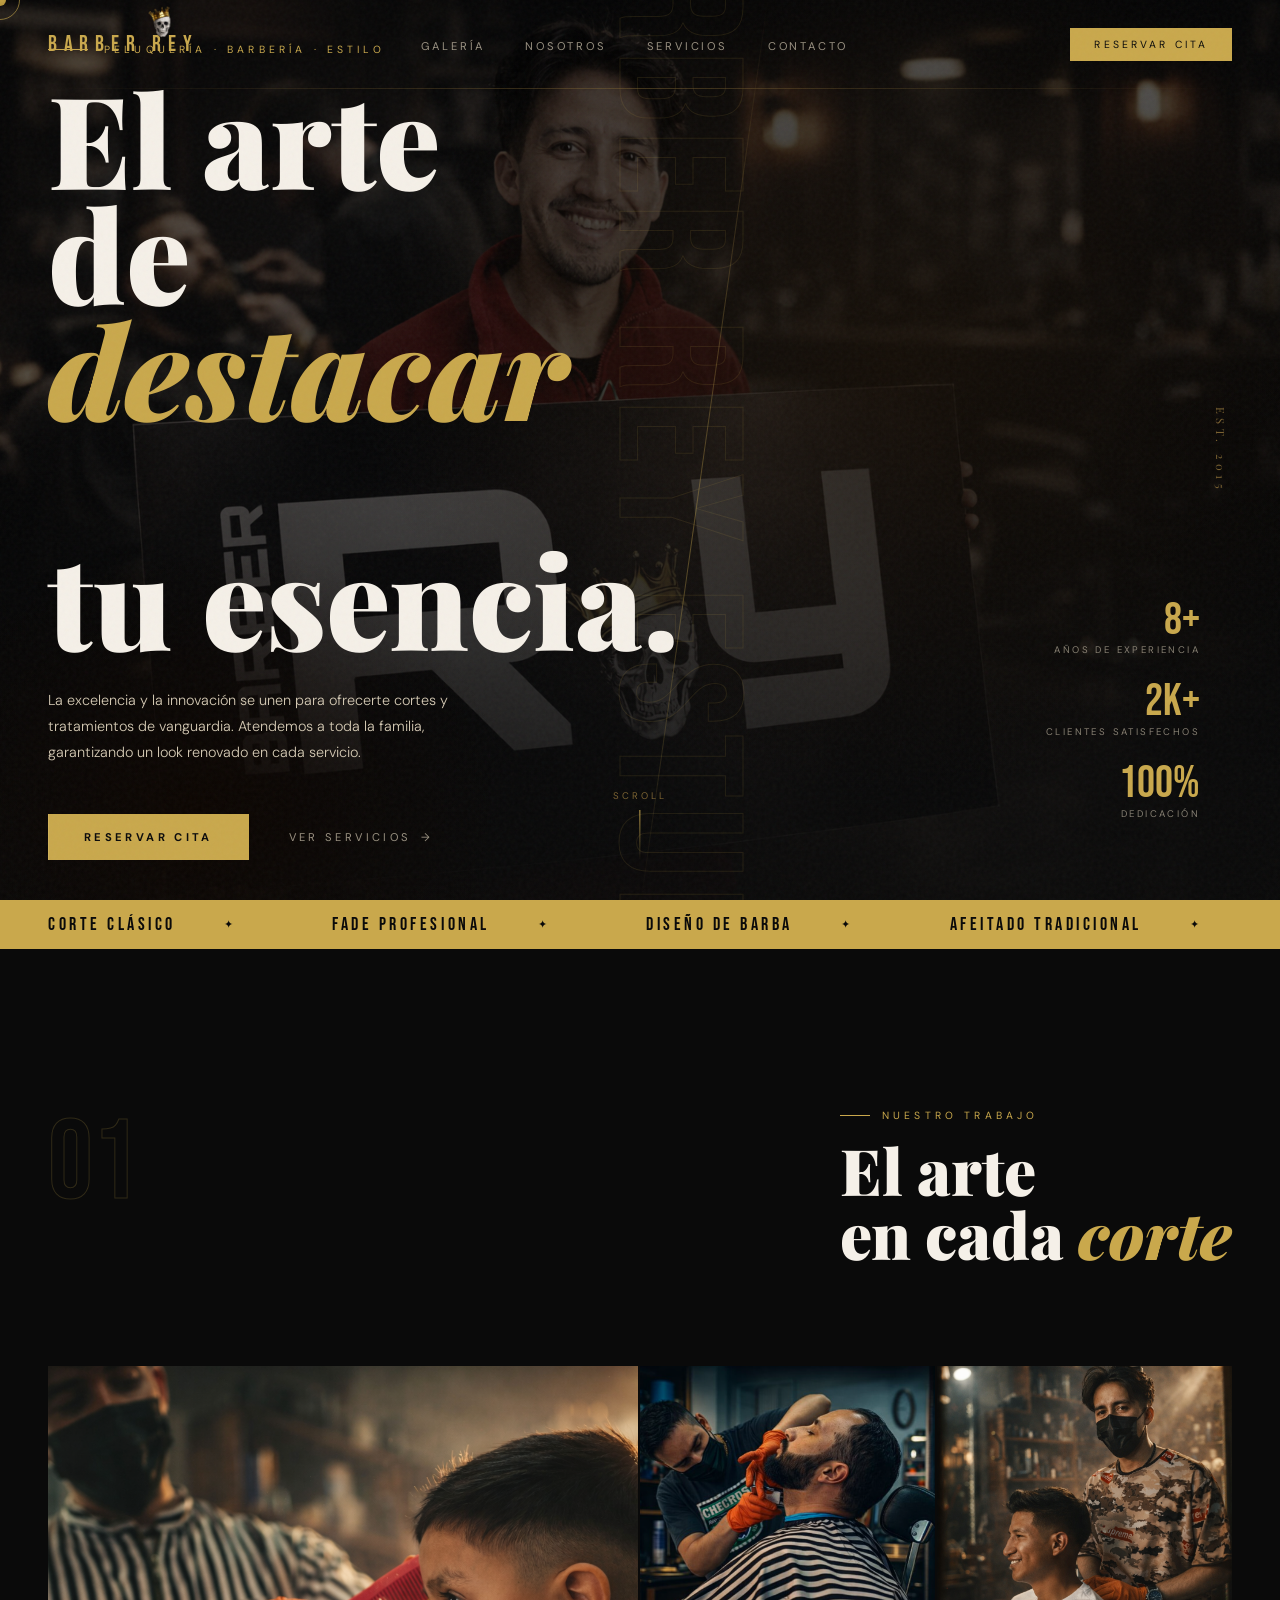
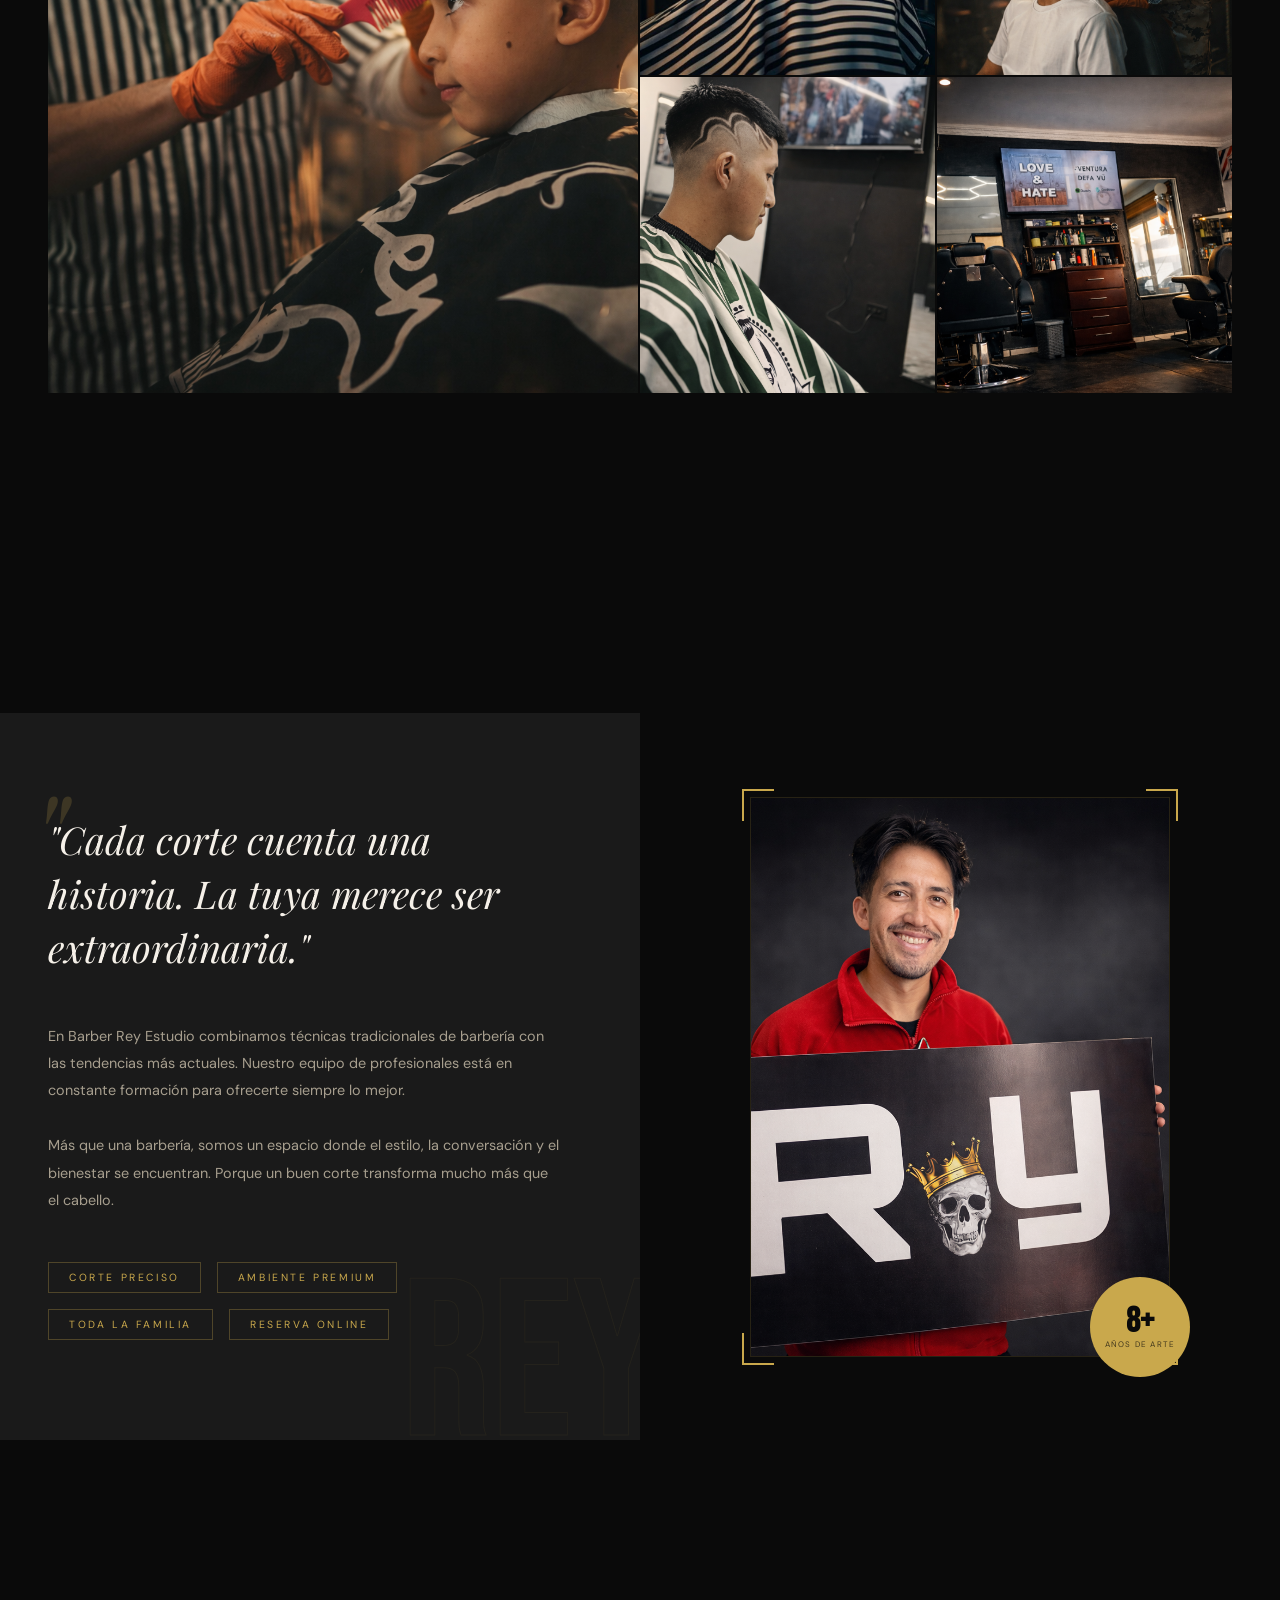
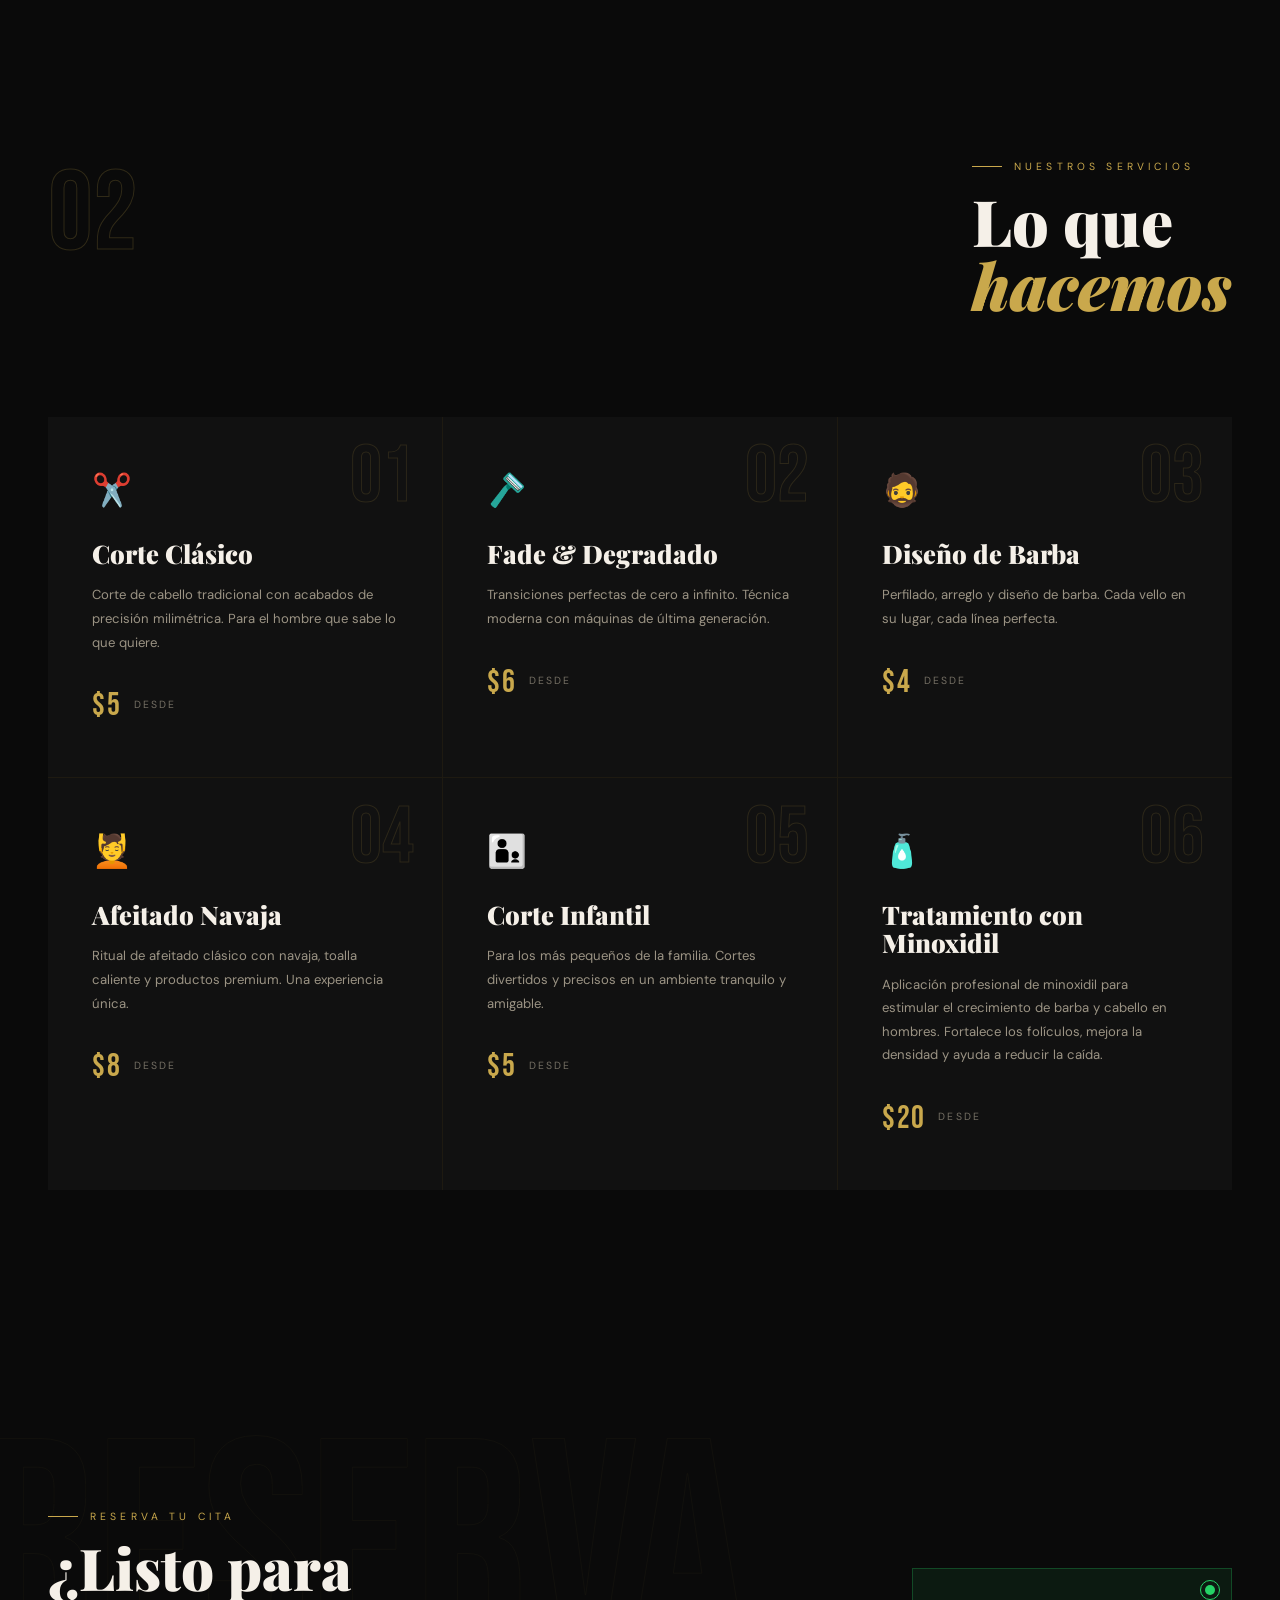
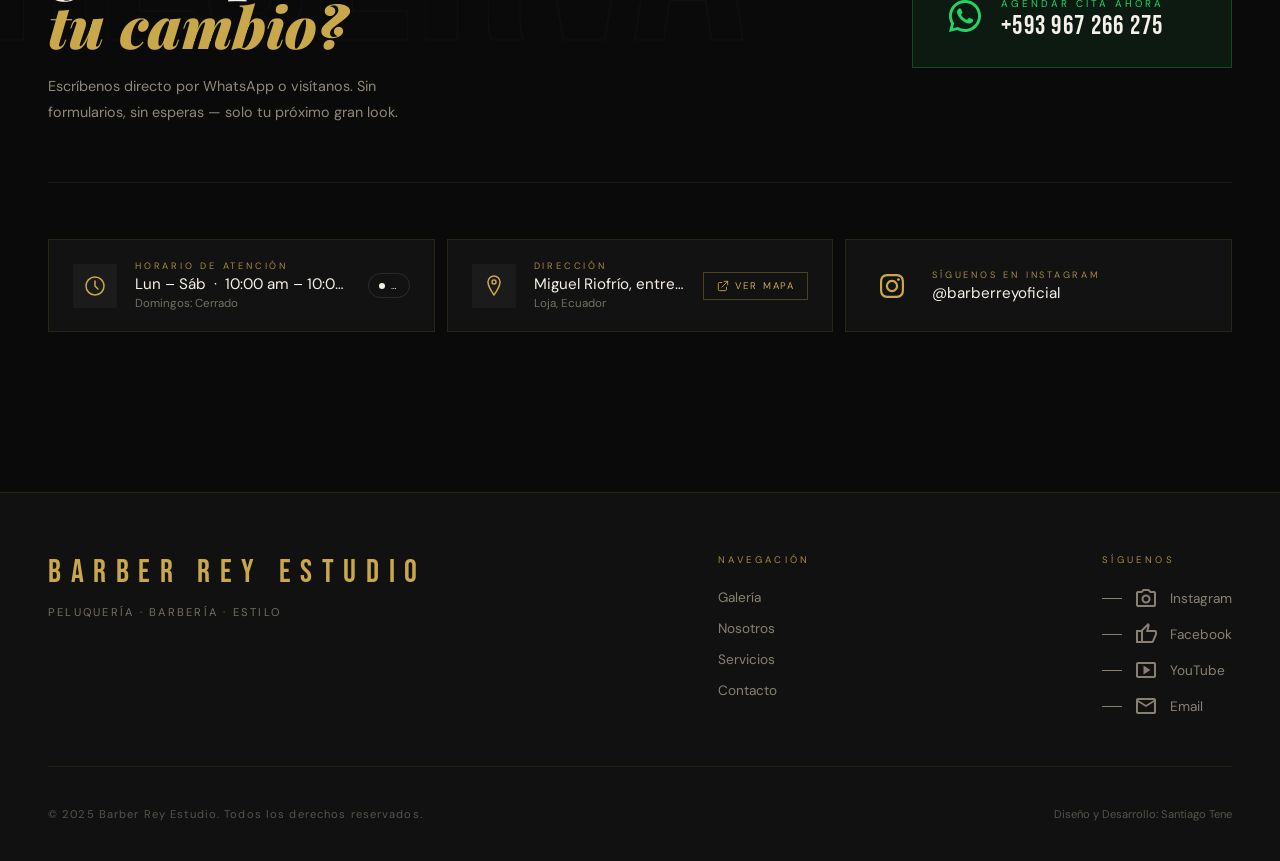
==== index.html @ 748df119 "Upload Project" ====
<!DOCTYPE html>
<html lang="es">

<head>
  <meta charset="UTF-8" />
  <meta name="viewport" content="width=device-width, initial-scale=1.0" />
  <title>Barber Rey Estudio</title>
  <link rel="preconnect" href="https://fonts.googleapis.com">
  <link rel="preconnect" href="https://fonts.gstatic.com" crossorigin>
  <link
    href="https://fonts.googleapis.com/css2?family=Playfair+Display:ital,wght@0,400;0,900;1,400;1,900&family=Bebas+Neue&family=DM+Sans:wght@300;400&display=swap"
    rel="stylesheet">
  <link rel="stylesheet" href="styles.css">
  <link href="https://fonts.googleapis.com/css2?family=Material+Symbols+Outlined" rel="stylesheet">
</head>

<body>

  <!-- Cursor -->
  <div class="cursor" id="cursor"></div>
  <div class="cursor-ring" id="cursorRing"></div>

  <!-- NAV -->
  <nav>
    <a href="#" class="nav-logo">
      Barber
      <span class="r-container">
        R
        <img src="/img/icon.png" alt="icon" class="r-icon">
      </span>ey
    </a>
    <ul class="nav-links">
      <li><a href="#galeria">Galería</a></li>
      <li><a href="#experiencia">Nosotros</a></li>
      <li><a href="#servicios">Servicios</a></li>
      <li><a href="#contacto">Contacto</a></li>
    </ul>
    <a href="#contacto" class="nav-cta">Reservar cita</a>
    <button class="hamburger" id="hamburger" aria-label="Menú">
      <span></span><span></span><span></span>
    </button>
  </nav>

  <!-- MOBILE MENU -->
  <div class="mobile-menu" id="mobileMenu">
    <a href="#galeria" class="mobile-link">Galería</a>
    <a href="#experiencia" class="mobile-link">Nosotros</a>
    <a href="#servicios" class="mobile-link">Servicios</a>
    <a href="#contacto" class="mobile-link">Contacto</a>
    <a href="#contacto" class="mobile-link mobile-menu-cta">Reservar cita</a>
  </div>

  <!-- HERO -->
  <section id="hero">
    <!-- Imagen de fondo del hero -->
    <img class="hero-img" src="img/hero1.png" alt="Barbería interior" loading="eager" />
    <div class="hero-overlay"></div>
    <div class="hero-slash"></div>
    <div class="hero-vertical-text">BARBER REY ESTUDIO</div>
    <div class="hero-year">EST. 2015</div>

    <div class="hero-content">
      <div class="hero-eyebrow">
        <span>Peluquería · Barbería · Estilo</span>
      </div>
      <h1 class="hero-title">
        El arte<br>
        de <em>destacar</em><br>
        tu esencia.
      </h1>
      <p class="hero-sub">
        La excelencia y la innovación se unen para ofrecerte cortes y tratamientos de vanguardia. Atendemos a toda la
        familia, garantizando un look renovado en cada servicio.
      </p>
      <div class="hero-actions">
        <a href="#contacto" class="btn-primary"><span>Reservar cita</span></a>
        <a href="#servicios" class="btn-ghost">Ver servicios</a>
      </div>
    </div>

    <div class="hero-stats">
      <div class="stat-item">
        <div class="stat-num">8+</div>
        <div class="stat-label">Años de experiencia</div>
      </div>
      <div class="stat-item">
        <div class="stat-num">2K+</div>
        <div class="stat-label">Clientes satisfechos</div>
      </div>
      <div class="stat-item">
        <div class="stat-num">100%</div>
        <div class="stat-label">Dedicación</div>
      </div>
    </div>

    <div class="scroll-line"><span>Scroll</span></div>
  </section>

  <!-- MARQUEE -->
  <div class="marquee-wrap">
    <div class="marquee-track">
      <div class="marquee-item">CORTE CLÁSICO</div>
      <div class="marquee-item">FADE PROFESIONAL</div>
      <div class="marquee-item">DISEÑO DE BARBA</div>
      <div class="marquee-item">AFEITADO TRADICIONAL</div>
      <div class="marquee-item">SERVICIO FAMILIAR</div>
      <div class="marquee-item">CORTE CLÁSICO</div>
      <div class="marquee-item">FADE PROFESIONAL</div>
      <div class="marquee-item">DISEÑO DE BARBA</div>
      <div class="marquee-item">AFEITADO TRADICIONAL</div>
      <div class="marquee-item">SERVICIO FAMILIAR</div>
    </div>
  </div>
  <!-- GALERIA -->
  <section id="galeria">
    <div class="section-header">
      <div class="section-num">01</div>
      <div class="section-title-block">
        <div class="section-label">Nuestro trabajo</div>
        <h2 class="section-title">El arte<br>en cada <em>corte</em></h2>
      </div>
    </div>

    <div class="gallery-grid">

      <!-- Grande izquierda -->
      <div class="gallery-item">
        <img src="img/Barber1.png" alt="Fade clásico" loading="lazy" />
        <div class="gallery-overlay">
          <div class="gallery-overlay-text">Fade Clásico</div>
        </div>
      </div>

      <!-- Derecha arriba -->
      <div class="gallery-item">
        <img src="img/Barber4.png" alt="Diseño de barba" loading="lazy" />
        <div class="gallery-overlay">
          <div class="gallery-overlay-text">Diseño de Barba</div>
        </div>
      </div>

      <!-- Derecha abajo -->
      <div class="gallery-item">
        <img src="img/Barber2.2.png" alt="Corte moderno" loading="lazy" />
        <div class="gallery-overlay">
          <div class="gallery-overlay-text">Undercut Moderno</div>
        </div>
      </div>

      <!-- Fila inferior izquierda -->
      <div class="gallery-item">
        <img src="img/barber3_1´.png" alt="Afeitado con navaja" loading="lazy" />
        <div class="gallery-overlay">
          <div class="gallery-overlay-text">Afeitado Navaja</div>
        </div>
      </div>

      <!-- Fila inferior derecha -->
      <div class="gallery-item">
        <img src="img/estudio1-1.png" alt="Interior de la barbería" loading="lazy" />
        <div class="gallery-overlay">
          <div class="gallery-overlay-text">Nuestro Estudio</div>
        </div>
      </div>

    </div>
  </section>

  <!-- EXPERIENCIA / ABOUT -->
  <section id="experiencia">
    <div class="exp-left">
      <blockquote class="exp-quote">
        "Cada corte cuenta una historia. La tuya merece ser extraordinaria."
      </blockquote>
      <p class="exp-body">
        En Barber Rey Estudio combinamos técnicas tradicionales de barbería con las tendencias más actuales. Nuestro
        equipo de profesionales está en constante formación para ofrecerte siempre lo mejor.<br><br>
        Más que una barbería, somos un espacio donde el estilo, la conversación y el bienestar se encuentran. Porque un
        buen corte transforma mucho más que el cabello.
      </p>
      <div class="badge-row">
        <div class="badge">Corte Preciso</div>
        <div class="badge">Ambiente Premium</div>
        <div class="badge">Toda la Familia</div>
        <div class="badge">Reserva Online</div>
      </div>
    </div>
    <div class="exp-right">
      <div class="exp-image-frame">
        <div class="frame-corner tl"></div>
        <div class="frame-corner tr"></div>
        <div class="frame-corner bl"></div>
        <div class="frame-corner br"></div>
        <!-- Foto del barbero / local -->
        <img class="exp-photo" src="img/Josu_perfil2.png" alt="Barbero profesional" loading="lazy" />
        <div class="years-badge">
          <strong>8+</strong>
          <small>años de arte</small>
        </div>
      </div>
    </div>
  </section>

  <!-- SERVICIOS -->
  <section id="servicios">
    <div class="section-header">
      <div class="section-num">02</div>
      <div class="section-title-block">
        <div class="section-label">Nuestros servicios</div>
        <h2 class="section-title">Lo que<br><em>hacemos</em></h2>
      </div>
    </div>

    <div class="services-grid">
      <div class="service-card">
        <div class="service-number">01</div>
        <span class="service-icon">✂️</span>
        <div class="service-name">Corte Clásico</div>
        <p class="service-desc">Corte de cabello tradicional con acabados de precisión milimétrica. Para el hombre que
          sabe lo que quiere.</p>
        <div class="service-price">$5 <span>desde</span></div>
        <div class="service-line"></div>
      </div>
      <div class="service-card">
        <div class="service-number">02</div>
        <span class="service-icon">🪒</span>
        <div class="service-name">Fade & Degradado</div>
        <p class="service-desc">Transiciones perfectas de cero a infinito. Técnica moderna con máquinas de última
          generación.</p>
        <div class="service-price">$6 <span>desde</span></div>
        <div class="service-line"></div>
      </div>
      <div class="service-card">
        <div class="service-number">03</div>
        <span class="service-icon">🧔</span>
        <div class="service-name">Diseño de Barba</div>
        <p class="service-desc">Perfilado, arreglo y diseño de barba. Cada vello en su lugar, cada línea perfecta.</p>
        <div class="service-price">$4 <span>desde</span></div>
        <div class="service-line"></div>
      </div>
      <div class="service-card">
        <div class="service-number">04</div>
        <span class="service-icon">💆</span>
        <div class="service-name">Afeitado Navaja</div>
        <p class="service-desc">Ritual de afeitado clásico con navaja, toalla caliente y productos premium. Una
          experiencia única.</p>
        <div class="service-price">$8 <span>desde</span></div>
        <div class="service-line"></div>
      </div>
      <div class="service-card">
        <div class="service-number">05</div>
        <span class="service-icon">👨‍👦</span>
        <div class="service-name">Corte Infantil</div>
        <p class="service-desc">Para los más pequeños de la familia. Cortes divertidos y precisos en un ambiente
          tranquilo y amigable.</p>
        <div class="service-price">$5 <span>desde</span></div>
        <div class="service-line"></div>
      </div>
      <div class="service-card">
        <div class="service-number">06</div>
        <span class="service-icon">🧴</span>
        <div class="service-name">Tratamiento con Minoxidil</div>
        <p class="service-desc">
          Aplicación profesional de minoxidil para estimular el crecimiento de barba y cabello en hombres.
          Fortalece los folículos, mejora la densidad y ayuda a reducir la caída.
        </p>
        <div class="service-price">$20 <span>desde</span></div>
        <div class="service-line"></div>
      </div>
    </div>
  </section>

  <!-- CONTACTO -->
  <section id="contacto">
    <div class="contact-hero">
      <div class="contact-hero__text">
        <div class="section-label">Reserva tu cita</div>
        <h2 class="contact-hero__title">¿Listo para<br><em>tu cambio?</em></h2>
        <p class="contact-hero__desc">Escríbenos directo por WhatsApp o visítanos. Sin formularios, sin esperas — solo
          tu próximo gran look.</p>
      </div>

      <!-- CTA WhatsApp grande -->
      <a class="wsp-cta"
        href="https://api.whatsapp.com/send?phone=593967266275&text=Hola%2C%20mi%20nombre%20es%20_____%20y%20quisiera%20agendar%20una%20cita%20en%20Barber%20Rey.%20%C2%BFMe%20podr%C3%ADan%20indicar%20la%20disponibilidad%2C%20por%20favor%3F"
        target="_blank" rel="noopener">
        <div class="wsp-cta__icon">
          <svg viewBox="0 0 24 24" fill="currentColor" width="32" height="32">
            <path
              d="M17.472 14.382c-.297-.149-1.758-.867-2.03-.967-.273-.099-.471-.148-.67.15-.197.297-.767.966-.94 1.164-.173.199-.347.223-.644.075-.297-.15-1.255-.463-2.39-1.475-.883-.788-1.48-1.761-1.653-2.059-.173-.297-.018-.458.13-.606.134-.133.298-.347.446-.52.149-.174.198-.298.298-.497.099-.198.05-.371-.025-.52-.075-.149-.669-1.612-.916-2.207-.242-.579-.487-.5-.669-.51-.173-.008-.371-.01-.57-.01-.198 0-.52.074-.792.372-.272.297-1.04 1.016-1.04 2.479 0 1.462 1.065 2.875 1.213 3.074.149.198 2.096 3.2 5.077 4.487.709.306 1.262.489 1.694.625.712.227 1.36.195 1.871.118.571-.085 1.758-.719 2.006-1.413.248-.694.248-1.289.173-1.413-.074-.124-.272-.198-.57-.347z" />
            <path
              d="M12 0C5.373 0 0 5.373 0 12c0 2.127.558 4.126 1.528 5.855L0 24l6.335-1.508A11.945 11.945 0 0012 24c6.627 0 12-5.373 12-12S18.627 0 12 0zm0 21.818a9.818 9.818 0 01-5.002-1.368l-.358-.213-3.722.885.916-3.619-.234-.371A9.818 9.818 0 1112 21.818z" />
          </svg>
        </div>
        <div class="wsp-cta__text">
          <span class="wsp-cta__label">Agendar cita ahora</span>
          <span class="wsp-cta__num">+593 967 266 275</span>
        </div>
        <div class="wsp-cta__ring"></div>
      </a>
    </div>

    <!-- Grid de info -->
    <div class="contact-info-grid">

      <!-- Horario -->
      <div class="contact-card contact-card--hours">
        <div class="contact-card__icon">
          <svg viewBox="0 0 24 24" fill="none" stroke="currentColor" stroke-width="1.5" width="24" height="24">
            <circle cx="12" cy="12" r="9" />
            <path stroke-linecap="round" d="M12 7v5l3 3" />
          </svg>
        </div>
        <div class="contact-card__body">
          <span class="contact-card__label">Horario de atención</span>
          <span class="contact-card__value">Lun – Sáb &nbsp;·&nbsp; 10:00 am – 10:00 pm</span>
          <span class="contact-card__sub">Domingos: Cerrado</span>
        </div>
        <div class="status-badge" id="statusBadge">
          <span class="status-dot" id="statusDot"></span>
          <span class="status-text" id="statusText">…</span>
        </div>
      </div>

      <!-- Dirección -->
      <div class="contact-card contact-card--address">
        <div class="contact-card__icon">
          <svg viewBox="0 0 24 24" fill="none" stroke="currentColor" stroke-width="1.5" width="24" height="24">
            <path stroke-linecap="round" stroke-linejoin="round"
              d="M12 2C8.686 2 6 4.686 6 8c0 4.5 6 13 6 13s6-8.5 6-13c0-3.314-2.686-6-6-6z" />
            <circle cx="12" cy="8" r="2" />
          </svg>
        </div>
        <div class="contact-card__body">
          <span class="contact-card__label">Dirección</span>
          <span class="contact-card__value">Miguel Riofrío, entre Lauro Guerrero y Ramón Pinto</span>
          <span class="contact-card__sub">Loja, Ecuador</span>
        </div>
        <a class="map-btn" href="https://maps.google.com/?q=Barber+Rey+Loja+Ecuador+Miguel+Riofrio" target="_blank"
          rel="noopener">
          <svg viewBox="0 0 24 24" fill="none" stroke="currentColor" stroke-width="1.5" width="14" height="14">
            <path stroke-linecap="round" stroke-linejoin="round"
              d="M10 6H6a2 2 0 00-2 2v10a2 2 0 002 2h10a2 2 0 002-2v-4M14 4h6m0 0v6m0-6L10 14" />
          </svg>
          Ver mapa
        </a>
      </div>

      <!-- Instagram -->
      <a class="contact-card contact-card--instagram" href="https://www.instagram.com/barberreyoficial" target="_blank"
        rel="noopener">
        <div class="contact-card__icon">
          <svg viewBox="0 0 24 24" fill="currentColor" width="24" height="24">
            <path
              d="M12 2.163c3.204 0 3.584.012 4.85.07 3.252.148 4.771 1.691 4.919 4.919.058 1.265.069 1.645.069 4.849 0 3.205-.012 3.584-.069 4.849-.149 3.225-1.664 4.771-4.919 4.919-1.266.058-1.644.07-4.85.07-3.204 0-3.584-.012-4.849-.07-3.26-.149-4.771-1.699-4.919-4.92-.058-1.265-.07-1.644-.07-4.849 0-3.204.013-3.583.07-4.849.149-3.227 1.664-4.771 4.919-4.919 1.266-.057 1.645-.069 4.849-.069zm0-2.163c-3.259 0-3.667.014-4.947.072-4.358.2-6.78 2.618-6.98 6.98-.059 1.281-.073 1.689-.073 4.948 0 3.259.014 3.668.072 4.948.2 4.358 2.618 6.78 6.98 6.98 1.281.058 1.689.072 4.948.072 3.259 0 3.668-.014 4.948-.072 4.354-.2 6.782-2.618 6.979-6.98.059-1.28.073-1.689.073-4.948 0-3.259-.014-3.667-.072-4.947-.196-4.354-2.617-6.78-6.979-6.98-1.281-.059-1.69-.073-4.949-.073zm0 5.838c-3.403 0-6.162 2.759-6.162 6.162s2.759 6.163 6.162 6.163 6.162-2.759 6.162-6.163c0-3.403-2.759-6.162-6.162-6.162zm0 10.162c-2.209 0-4-1.79-4-4 0-2.209 1.791-4 4-4s4 1.791 4 4c0 2.21-1.791 4-4 4zm6.406-11.845c-.796 0-1.441.645-1.441 1.44s.645 1.44 1.441 1.44c.795 0 1.439-.645 1.439-1.44s-.644-1.44-1.439-1.44z" />
          </svg>
        </div>
        <div class="contact-card__body">
          <span class="contact-card__label">Síguenos en Instagram</span>
          <span class="contact-card__value">@barberreyoficial</span>
        </div>
        <span class="contact-card__arrow">→</span>
      </a>

    </div>
  </section>

  <!-- FOOTER -->
  <footer>
    <div class="footer-top">
      <div class="footer-brand">
        <span class="footer-logo">Barber Rey Estudio</span>
        <span class="footer-tagline">Peluquería · Barbería · Estilo</span>
      </div>
      <div>
        <div class="footer-nav-title">Navegación</div>
        <ul class="footer-links">
          <li><a href="#galeria">Galería</a></li>
          <li><a href="#experiencia">Nosotros</a></li>
          <li><a href="#servicios">Servicios</a></li>
          <li><a href="#contacto">Contacto</a></li>
        </ul>
      </div>
      <div>
        <div class="footer-nav-title">Síguenos</div>
        <div class="footer-social">

          <a href="https://www.instagram.com/barberreyoficial/" class="social-link" target="_blank"
            rel="noopener noreferrer">
            <span class="material-symbols-outlined">photo_camera</span>
            Instagram
          </a>

          <a href="https://www.facebook.com/Barberreyoficial" class="social-link" target="_blank"
            rel="noopener noreferrer">
            <span class="material-symbols-outlined">thumb_up</span>
            Facebook
          </a>

          <a href="https://www.youtube.com/@josuebarberrey" class="social-link" target="_blank"
            rel="noopener noreferrer">
            <span class="material-symbols-outlined">smart_display</span>
            YouTube
          </a>

          <a href="mailto:josuebarberey@gmail.com" class="social-link">
            <span class="material-symbols-outlined">mail</span>
            Email
          </a>

        </div>
      </div>
    </div>
    <div class="footer-bottom">
      <span class="footer-copy">© 2025 Barber Rey Estudio. Todos los derechos reservados.</span>
      <span class="footer-made">Diseño y Desarrollo: Santiago Tene</span>
    </div>
  </footer>

  <script src="main.js"></script>
</body>

</html>
---- styles.css ----
/* =============================================
   BARBER REY ESTUDIO — Stylesheet
   ============================================= */

*, *::before, *::after { margin: 0; padding: 0; box-sizing: border-box; }

:root {
  --black: #0a0a0a;
  --carbon: #111111;
  --charcoal: #1a1a1a;
  --gold: #c9a84c;
  --gold-light: #e8c97a;
  --gold-muted: #7a6130;
  --white: #f5f0e8;
  --cream: #d6cbb5;
  --red: #8b1a1a;
}

html { scroll-behavior: smooth; }

body {
  background: var(--black);
  color: var(--white);
  font-family: 'DM Sans', sans-serif;
  overflow-x: hidden;
  cursor: none;
}

/* ===================== CUSTOM CURSOR ===================== */
.cursor {
  position: fixed;
  width: 12px; height: 12px;
  background: var(--gold);
  border-radius: 50%;
  pointer-events: none;
  z-index: 9999;
  transform: translate(-50%, -50%);
  transition: transform 0.1s, width 0.3s, height 0.3s, background 0.3s;
  mix-blend-mode: difference;
}
.cursor-ring {
  position: fixed;
  width: 40px; height: 40px;
  border: 1px solid var(--gold);
  border-radius: 50%;
  pointer-events: none;
  z-index: 9998;
  transform: translate(-50%, -50%);
  transition: all 0.15s ease;
  opacity: 0.6;
}
body:hover .cursor { opacity: 1; }

/* ===================== GRAIN OVERLAY ===================== */
body::before {
  content: '';
  position: fixed;
  inset: 0;
  background-image: url("data:image/svg+xml,%3Csvg viewBox='0 0 256 256' xmlns='http://www.w3.org/2000/svg'%3E%3Cfilter id='noise'%3E%3CfeTurbulence type='fractalNoise' baseFrequency='0.9' numOctaves='4' stitchTiles='stitch'/%3E%3C/filter%3E%3Crect width='100%25' height='100%25' filter='url(%23noise)' opacity='1'/%3E%3C/svg%3E");
  opacity: 0.04;
  pointer-events: none;
  z-index: 9990;
}

/* ===================== NAV ===================== */
nav {
  position: fixed;
  top: 0; left: 0; right: 0;
  z-index: 1000;
  display: flex;
  align-items: center;
  justify-content: space-between;
  padding: 28px 48px;
  mix-blend-mode: normal;
  transition: padding 0.3s, background 0.3s;
}
nav::after {
  content: '';
  position: absolute;
  bottom: 0; left: 48px; right: 48px;
  height: 1px;
  background: linear-gradient(90deg, transparent, var(--gold-muted), transparent);
  opacity: 0.5;
}

.nav-logo {
  font-family: 'Bebas Neue', sans-serif;
  font-size: 1.4rem;
  letter-spacing: 0.3em;
  color: var(--gold);
  text-decoration: none;
  position: relative;
}

/*===========================LOGO NAV CALA======================*/
.r-container {
  position: relative;
  display: inline-block;
}

.r-icon {
  position: absolute;
  width: 30px; /* ajusta según diseño */
  top: -30px;  /* sube el icono */
  left: 55%;
  transform: translateX(-50%);
  pointer-events: none;
}
/*=====================*/


.nav-links {
  display: flex;
  gap: 40px;
  list-style: none;
}
.nav-links a {
  font-size: 0.7rem;
  letter-spacing: 0.25em;
  text-transform: uppercase;
  color: var(--cream);
  text-decoration: none;
  position: relative;
  opacity: 0.7;
  transition: opacity 0.3s;
}
.nav-links a::after {
  content: '';
  position: absolute;
  bottom: -4px; left: 0;
  width: 0; height: 1px;
  background: var(--gold);
  transition: width 0.3s;
}
.nav-links a:hover { opacity: 1; }
.nav-links a:hover::after { width: 100%; }

.nav-cta {
  font-size: 0.65rem;
  letter-spacing: 0.3em;
  text-transform: uppercase;
  color: var(--black);
  background: var(--gold);
  padding: 10px 24px;
  text-decoration: none;
  transition: background 0.3s;
}
.nav-cta:hover { background: var(--gold-light); }

/* Hamburger oculto en desktop */
.hamburger { display: none; }
.mobile-menu { display: none; }

/* ===================== HERO ===================== */
#hero {
  position: relative;
  height: 100vh;
  min-height: 700px;
  display: flex;
  align-items: flex-end;
  padding: 0 48px 40px;
  overflow: hidden;
}

.hero-img {
  position: absolute;
  inset: 0;
  width: 100%;
  height: 100%;
  object-fit: cover;
  object-position: center;
  filter: brightness(0.35) saturate(0.6);
}

.hero-overlay {
  position: absolute;
  inset: 0;
  background:
    radial-gradient(ellipse 70% 80% at 70% 40%, rgba(26,17,8,0.7) 0%, transparent 60%),
    radial-gradient(ellipse 50% 60% at 15% 90%, rgba(13,5,0,0.8) 0%, transparent 50%),
    linear-gradient(to top, rgba(10,10,10,0.9) 0%, transparent 60%);
}

.hero-vertical-text {
  position: absolute;
  right: -30px;
  top: 50%;
  transform: translateY(-50%) rotate(90deg);
  font-family: 'Bebas Neue', sans-serif;
  font-size: 11rem;
  color: transparent;
  -webkit-text-stroke: 1px rgba(201,168,76,0.12);
  letter-spacing: 0.05em;
  white-space: nowrap;
  pointer-events: none;
  user-select: none;
}

.hero-slash {
  position: absolute;
  top: 0; left: 55%;
  width: 1px;
  height: 100%;
  background: linear-gradient(180deg, transparent 0%, var(--gold-muted) 30%, var(--gold) 60%, transparent 100%);
  transform: skewX(-8deg);
  opacity: 0.4;
}

.hero-year {
  position: absolute;
  top: 50%;
  right: 52px;
  transform: translateY(-50%);
  font-family: 'Playfair Display', serif;
  font-size: 0.7rem;
  letter-spacing: 0.4em;
  color: var(--gold-muted);
  writing-mode: vertical-rl;
}

.scroll-line {
  position: absolute;
  bottom: 40px;
  left: 50%;
  transform: translateX(-50%);
  display: flex;
  flex-direction: column;
  align-items: center;
  gap: 8px;
}
.scroll-line span {
  font-size: 0.6rem;
  letter-spacing: 0.3em;
  text-transform: uppercase;
  color: var(--gold-muted);
}
.scroll-line::after {
  content: '';
  width: 1px;
  height: 50px;
  background: linear-gradient(180deg, var(--gold) 0%, transparent 100%);
  animation: scrollPulse 2s infinite;
}
@keyframes scrollPulse {
  0%, 100% { opacity: 0.3; transform: scaleY(1); }
  50% { opacity: 1; transform: scaleY(1.2); }
}

.hero-content {
  position: relative;
  z-index: 2;
  max-width: 900px;
}

.hero-eyebrow {
  display: flex;
  align-items: center;
  gap: 16px;
  margin-bottom: 24px;
  opacity: 0;
  animation: fadeUp 1s 0.3s forwards;
}
.hero-eyebrow::before {
  content: '';
  width: 40px; height: 1px;
  background: var(--gold);
}
.hero-eyebrow span {
  font-size: 0.65rem;
  letter-spacing: 0.4em;
  text-transform: uppercase;
  color: var(--gold);
}

.hero-title {
  font-family: 'Playfair Display', serif;
  font-size: clamp(4rem, 10vw, 9rem);
  font-weight: 900;
  line-height: 0.9;
  color: var(--white);
  opacity: 0;
  animation: fadeUp 1s 0.5s forwards;
}
.hero-title em {
  font-style: italic;
  color: var(--gold);
  display: block;
}

.hero-sub {
  margin-top: 32px;
  max-width: 420px;
  font-size: 0.9rem;
  font-weight: 300;
  line-height: 1.8;
  color: var(--cream);
  opacity: 0;
  animation: fadeUp 1s 0.7s forwards;
}

.hero-actions {
  margin-top: 48px;
  display: flex;
  align-items: center;
  gap: 40px;
  opacity: 0;
  animation: fadeUp 1s 0.9s forwards;
}

.btn-primary {
  display: inline-flex;
  align-items: center;
  gap: 12px;
  background: var(--gold);
  color: var(--black);
  text-decoration: none;
  padding: 16px 36px;
  font-size: 0.7rem;
  font-weight: 700;
  letter-spacing: 0.3em;
  text-transform: uppercase;
  transition: all 0.3s;
  position: relative;
  overflow: hidden;
}
.btn-primary::before {
  content: '';
  position: absolute;
  inset: 0;
  background: var(--gold-light);
  transform: translateX(-100%);
  transition: transform 0.3s;
}
.btn-primary:hover::before { transform: translateX(0); }
.btn-primary span { position: relative; }

.btn-ghost {
  font-size: 0.7rem;
  letter-spacing: 0.3em;
  text-transform: uppercase;
  color: var(--cream);
  text-decoration: none;
  opacity: 0.7;
  transition: opacity 0.3s;
  display: flex;
  align-items: center;
  gap: 10px;
}
.btn-ghost::after {
  content: '→';
  transition: transform 0.3s;
}
.btn-ghost:hover { opacity: 1; }
.btn-ghost:hover::after { transform: translateX(6px); }

.hero-stats {
  position: absolute;
  bottom: 80px;
  right: 80px;
  display: flex;
  flex-direction: column;
  gap: 24px;
  opacity: 0;
  animation: fadeLeft 1s 1.1s forwards;
}
.stat-item { text-align: right; }
.stat-num {
  font-family: 'Bebas Neue', sans-serif;
  font-size: 2.8rem;
  color: var(--gold);
  line-height: 1;
}
.stat-label {
  font-size: 0.6rem;
  letter-spacing: 0.25em;
  text-transform: uppercase;
  color: var(--cream);
  opacity: 0.6;
}

@keyframes fadeUp {
  from { opacity: 0; transform: translateY(40px); }
  to { opacity: 1; transform: translateY(0); }
}
@keyframes fadeLeft {
  from { opacity: 0; transform: translateX(30px); }
  to { opacity: 1; transform: translateX(0); }
}

/* ===================== MARQUEE ===================== */
.marquee-wrap {
  overflow: hidden;
  background: var(--gold);
  padding: 14px 0;
  position: relative;
}
.marquee-track {
  display: flex;
  white-space: nowrap;
  animation: marquee 20s linear infinite;
}
.marquee-item {
  font-family: 'Bebas Neue', sans-serif;
  font-size: 1.1rem;
  letter-spacing: 0.2em;
  color: var(--black);
  padding: 0 48px;
  display: flex;
  align-items: center;
  gap: 48px;
}
.marquee-item::after {
  content: '✦';
  font-size: 0.7rem;
}
@keyframes marquee {
  from { transform: translateX(0); }
  to { transform: translateX(-50%); }
}

/* ===================== SERVICIOS ===================== */
#servicios {
  padding: 160px 48px;
  position: relative;
}

.section-header {
  display: flex;
  align-items: flex-start;
  justify-content: space-between;
  margin-bottom: 100px;
}

.section-num {
  font-family: 'Bebas Neue', sans-serif;
  font-size: 7rem;
  color: transparent;
  -webkit-text-stroke: 1px rgba(201,168,76,0.2);
  line-height: 1;
  user-select: none;
}

.section-label {
  font-size: 0.65rem;
  letter-spacing: 0.4em;
  text-transform: uppercase;
  color: var(--gold);
  display: flex;
  align-items: center;
  gap: 12px;
  margin-bottom: 16px;
}
.section-label::before {
  content: '';
  width: 30px; height: 1px;
  background: var(--gold);
}
.section-title {
  font-family: 'Playfair Display', serif;
  font-size: clamp(2.5rem, 5vw, 4.5rem);
  font-weight: 900;
  line-height: 1;
}
.section-title em {
  font-style: italic;
  color: var(--gold);
}

.services-grid {
  display: grid;
  grid-template-columns: repeat(3, 1fr);
  gap: 1px;
  background: rgba(201,168,76,0.1);
}

.service-card {
  background: var(--carbon);
  padding: 52px 44px;
  position: relative;
  overflow: hidden;
  transition: background 0.4s;
}
.service-card::before {
  content: '';
  position: absolute;
  top: 0; left: 0;
  width: 100%; height: 0;
  background: linear-gradient(180deg, rgba(201,168,76,0.06) 0%, transparent 100%);
  transition: height 0.4s;
}
.service-card:hover { background: #141410; }
.service-card:hover::before { height: 100%; }

.service-number {
  font-family: 'Bebas Neue', sans-serif;
  font-size: 5rem;
  color: transparent;
  -webkit-text-stroke: 1px rgba(201,168,76,0.15);
  position: absolute;
  top: 20px; right: 28px;
  line-height: 1;
}

.service-icon {
  font-size: 2rem;
  margin-bottom: 28px;
  display: block;
}

.service-name {
  font-family: 'Playfair Display', serif;
  font-size: 1.6rem;
  font-weight: 900;
  margin-bottom: 16px;
  line-height: 1.1;
}

.service-desc {
  font-size: 0.82rem;
  line-height: 1.8;
  color: var(--cream);
  opacity: 0.7;
  margin-bottom: 32px;
}

.service-price {
  font-family: 'Bebas Neue', sans-serif;
  font-size: 2rem;
  color: var(--gold);
  letter-spacing: 0.05em;
}
.service-price span {
  font-family: 'DM Sans', sans-serif;
  font-size: 0.65rem;
  letter-spacing: 0.2em;
  text-transform: uppercase;
  color: var(--cream);
  opacity: 0.5;
  vertical-align: middle;
  margin-left: 6px;
}

.service-line {
  position: absolute;
  bottom: 0; left: 44px;
  width: 0; height: 2px;
  background: var(--gold);
  transition: width 0.4s;
}
.service-card:hover .service-line { width: calc(100% - 88px); }

/* ===================== EXPERIENCIA / ABOUT ===================== */
#experiencia {
  padding: 160px 0;
  display: grid;
  grid-template-columns: 1fr 1fr;
  min-height: 700px;
  position: relative;
}

.exp-left {
  background: var(--charcoal);
  padding: 100px 80px 100px 48px;
  position: relative;
  overflow: hidden;
}
.exp-left::before {
  content: 'REY';
  position: absolute;
  bottom: -40px;
  right: -20px;
  font-family: 'Bebas Neue', sans-serif;
  font-size: 14rem;
  color: transparent;
  -webkit-text-stroke: 1px rgba(201,168,76,0.06);
  line-height: 1;
  pointer-events: none;
}

.exp-quote {
  font-family: 'Playfair Display', serif;
  font-size: clamp(1.6rem, 3vw, 2.8rem);
  font-style: italic;
  font-weight: 400;
  line-height: 1.4;
  color: var(--white);
  margin-bottom: 48px;
  position: relative;
}
.exp-quote::before {
  content: '"';
  font-size: 8rem;
  color: var(--gold);
  opacity: 0.2;
  position: absolute;
  top: -40px;
  left: -20px;
  line-height: 1;
  font-family: 'Playfair Display', serif;
}

.exp-body {
  font-size: 0.9rem;
  line-height: 1.9;
  color: var(--cream);
  opacity: 0.75;
  margin-bottom: 48px;
}

.badge-row {
  display: flex;
  gap: 16px;
  flex-wrap: wrap;
}
.badge {
  border: 1px solid rgba(201,168,76,0.3);
  padding: 8px 20px;
  font-size: 0.65rem;
  letter-spacing: 0.25em;
  text-transform: uppercase;
  color: var(--gold);
}

.exp-right {
  position: relative;
  background: var(--black);
  display: flex;
  align-items: center;
  justify-content: center;
  padding: 80px;
}

.exp-image-frame {
  width: 100%;
  max-width: 420px;
  aspect-ratio: 3/4;
  position: relative;
}
.exp-photo {
  position: absolute;
  inset: 0;
  width: 100%;
  height: 100%;
  object-fit: cover;
  object-position: center top;
  border: 1px solid rgba(201,168,76,0.15);
  display: block;
}

.frame-corner {
  position: absolute;
  width: 32px; height: 32px;
  border-color: var(--gold);
  border-style: solid;
}
.frame-corner.tl { top: -8px; left: -8px; border-width: 2px 0 0 2px; }
.frame-corner.tr { top: -8px; right: -8px; border-width: 2px 2px 0 0; }
.frame-corner.bl { bottom: -8px; left: -8px; border-width: 0 0 2px 2px; }
.frame-corner.br { bottom: -8px; right: -8px; border-width: 0 2px 2px 0; }

/* exp image inner removed — using real photo */

.years-badge {
  position: absolute;
  bottom: -20px;
  right: -20px;
  width: 100px;
  height: 100px;
  background: var(--gold);
  border-radius: 50%;
  display: flex;
  flex-direction: column;
  align-items: center;
  justify-content: center;
}
.years-badge strong {
  font-family: 'Bebas Neue', sans-serif;
  font-size: 2.2rem;
  color: var(--black);
  line-height: 1;
}
.years-badge small {
  font-size: 0.5rem;
  letter-spacing: 0.15em;
  text-transform: uppercase;
  color: var(--black);
  opacity: 0.7;
  text-align: center;
}

/* ===================== GALERIA ===================== */
#galeria {
  padding: 160px 48px;
  position: relative;
}

.gallery-grid {
  display: grid;
  grid-template-columns: 2fr 1fr 1fr;
  grid-template-rows: auto auto;
  gap: 2px;
  margin-top: 80px;
}

.gallery-item {
  overflow: hidden;
  position: relative;
}
.gallery-item:first-child { grid-row: 1 / 3; }

.gallery-item img {
  width: 100%;
  height: 100%;
  object-fit: cover;
  object-position: center;
  display: block;
  transition: transform 0.55s cubic-bezier(0.25, 0.46, 0.45, 0.94);
  min-height: 260px;
}
.gallery-item:first-child img { min-height: 500px; }
.gallery-item:hover img { transform: scale(1.06); }

.gallery-overlay {
  position: absolute;
  inset: 0;
  background: linear-gradient(to top, rgba(0,0,0,0.8) 0%, transparent 60%);
  opacity: 0;
  transition: opacity 0.3s;
  display: flex;
  align-items: flex-end;
  padding: 28px;
}
.gallery-item:hover .gallery-overlay { opacity: 1; }
.gallery-overlay-text {
  font-family: 'Playfair Display', serif;
  font-style: italic;
  font-size: 1.1rem;
  color: var(--gold);
}

/* ===================== CONTACTO ===================== */
#contacto {
  padding: 160px 48px;
  position: relative;
  overflow: hidden;
}
#contacto::before {
  content: 'RESERVA';
  position: absolute;
  top: 60px;
  left: -20px;
  font-family: 'Bebas Neue', sans-serif;
  font-size: 18rem;
  color: transparent;
  -webkit-text-stroke: 1px rgba(201,168,76,0.04);
  pointer-events: none;
  line-height: 1;
}

/* Hero de contacto — texto + botón WhatsApp grande */
.contact-hero {
  display: flex;
  align-items: center;
  justify-content: space-between;
  gap: 60px;
  margin-bottom: 56px;
  position: relative;
  z-index: 1;
  padding-bottom: 56px;
  border-bottom: 1px solid rgba(201,168,76,0.1);
}

.contact-hero__text { flex: 1; }
.contact-hero__title {
  font-family: 'Playfair Display', serif;
  font-size: clamp(2.4rem, 4.5vw, 4rem);
  font-weight: 900;
  line-height: 1;
  margin: 12px 0 20px;
}
.contact-hero__title em { font-style: italic; color: var(--gold); }
.contact-hero__desc {
  font-size: 0.9rem;
  line-height: 1.8;
  color: var(--cream);
  opacity: 0.65;
  max-width: 400px;
}

/* Big WhatsApp CTA button */
.wsp-cta {
  flex-shrink: 0;
  display: flex;
  align-items: center;
  gap: 20px;
  background: rgba(37,211,102,0.08);
  border: 1px solid rgba(37,211,102,0.25);
  padding: 28px 36px;
  text-decoration: none;
  color: var(--white);
  position: relative;
  overflow: hidden;
  transition: background 0.3s, border-color 0.3s, transform 0.25s;
  min-width: 320px;
}
.wsp-cta::before {
  content: '';
  position: absolute;
  inset: 0;
  background: rgba(37,211,102,0.06);
  transform: translateX(-100%);
  transition: transform 0.4s;
}
.wsp-cta:hover {
  background: rgba(37,211,102,0.14);
  border-color: rgba(37,211,102,0.45);
  transform: translateY(-2px);
}
.wsp-cta:hover::before { transform: translateX(0); }

.wsp-cta__icon {
  flex-shrink: 0;
  color: #25d366;
  position: relative;
  z-index: 1;
}
.wsp-cta__text {
  display: flex;
  flex-direction: column;
  gap: 4px;
  position: relative;
  z-index: 1;
}
.wsp-cta__label {
  font-size: 0.62rem;
  letter-spacing: 0.3em;
  text-transform: uppercase;
  color: #25d366;
}
.wsp-cta__num {
  font-family: 'Bebas Neue', sans-serif;
  font-size: 1.6rem;
  letter-spacing: 0.05em;
  line-height: 1;
  color: var(--white);
}

/* Pulsing ring on wsp CTA */
.wsp-cta__ring {
  position: absolute;
  top: 16px; right: 16px;
  width: 10px; height: 10px;
  background: #25d366;
  border-radius: 50%;
}
.wsp-cta__ring::after {
  content: '';
  position: absolute;
  inset: -5px;
  border-radius: 50%;
  border: 1.5px solid #25d366;
  animation: wsp-ring 1.8s ease-out infinite;
}

/* Info grid — 3 tarjetas en fila */
.contact-info-grid {
  display: grid;
  grid-template-columns: 1fr 1fr 1fr;
  gap: 12px;
  position: relative;
  z-index: 1;
}

/* ---- Contact Cards ---- */
.contact-cards {
  display: flex;
  flex-direction: column;
  gap: 12px;
}

.contact-card {
  display: flex;
  align-items: center;
  gap: 18px;
  padding: 20px 24px;
  background: rgba(255,255,255,0.03);
  border: 1px solid rgba(201,168,76,0.12);
  text-decoration: none;
  color: var(--white);
  position: relative;
  overflow: hidden;
  transition: background 0.3s, border-color 0.3s, transform 0.2s;
}
.contact-card::before {
  content: '';
  position: absolute;
  left: 0; top: 0; bottom: 0;
  width: 2px;
  background: var(--gold);
  transform: scaleY(0);
  transition: transform 0.3s;
  transform-origin: bottom;
}
.contact-card:hover {
  background: rgba(201,168,76,0.06);
  border-color: rgba(201,168,76,0.3);
  transform: translateX(4px);
}
.contact-card:hover::before { transform: scaleY(1); }

/* WhatsApp */
.contact-card--whatsapp {
  background: rgba(37,211,102,0.06);
  border-color: rgba(37,211,102,0.2);
}
.contact-card--whatsapp::before { background: #25d366; }
.contact-card--whatsapp .contact-card__icon { color: #25d366; }
.contact-card--whatsapp:hover {
  background: rgba(37,211,102,0.1);
  border-color: rgba(37,211,102,0.4);
}

/* Instagram */
.contact-card--instagram .contact-card__icon {
  background: linear-gradient(45deg, #f09433, #e6683c, #dc2743, #cc2366, #bc1888);
  -webkit-background-clip: text;
  -webkit-text-fill-color: transparent;
  background-clip: text;
}
.contact-card--instagram::before {
  background: linear-gradient(180deg, #f09433, #bc1888);
}

/* Icon wrapper */
.contact-card__icon {
  flex-shrink: 0;
  width: 44px; height: 44px;
  display: flex;
  align-items: center;
  justify-content: center;
  background: rgba(255,255,255,0.04);
  border-radius: 2px;
  color: var(--gold);
  transition: background 0.3s;
}
.contact-card:hover .contact-card__icon {
  background: rgba(255,255,255,0.08);
}

/* Body */
.contact-card__body {
  flex: 1;
  display: flex;
  flex-direction: column;
  gap: 2px;
  min-width: 0;
}
.contact-card__label {
  font-size: 0.58rem;
  letter-spacing: 0.3em;
  text-transform: uppercase;
  color: var(--gold);
  opacity: 0.8;
}
.contact-card__value {
  font-size: 0.95rem;
  color: var(--white);
  font-weight: 400;
  white-space: nowrap;
  overflow: hidden;
  text-overflow: ellipsis;
}
.contact-card__sub {
  font-size: 0.72rem;
  color: var(--cream);
  opacity: 0.5;
}

/* Arrow */
.contact-card__arrow {
  flex-shrink: 0;
  color: var(--gold);
  opacity: 0;
  transform: translateX(-8px);
  transition: opacity 0.3s, transform 0.3s;
  font-size: 1.1rem;
}
.contact-card:hover .contact-card__arrow {
  opacity: 1;
  transform: translateX(0);
}

/* WhatsApp pulse ring */
.wsp-pulse {
  position: absolute;
  right: 16px; top: 50%;
  transform: translateY(-50%);
  width: 8px; height: 8px;
  background: #25d366;
  border-radius: 50%;
}
.wsp-pulse::after {
  content: '';
  position: absolute;
  inset: -4px;
  border-radius: 50%;
  border: 1.5px solid #25d366;
  animation: wsp-ring 1.8s ease-out infinite;
}
@keyframes wsp-ring {
  0%   { opacity: 1; transform: scale(1); }
  100% { opacity: 0; transform: scale(2.4); }
}

/* Status badge (open/closed) */
.status-badge {
  flex-shrink: 0;
  display: flex;
  align-items: center;
  gap: 6px;
  padding: 5px 10px;
  border-radius: 20px;
  font-size: 0.6rem;
  letter-spacing: 0.15em;
  text-transform: uppercase;
  border: 1px solid rgba(255,255,255,0.1);
  white-space: nowrap;
}
.status-badge.open {
  background: rgba(34,197,94,0.1);
  border-color: rgba(34,197,94,0.3);
  color: #4ade80;
}
.status-badge.closed {
  background: rgba(239,68,68,0.08);
  border-color: rgba(239,68,68,0.25);
  color: #f87171;
}
.status-dot {
  width: 6px; height: 6px;
  border-radius: 50%;
  background: currentColor;
}
.status-badge.open .status-dot {
  animation: blink 2s ease-in-out infinite;
}
@keyframes blink {
  0%, 100% { opacity: 1; }
  50% { opacity: 0.3; }
}

/* Map button */
.map-btn {
  flex-shrink: 0;
  display: inline-flex;
  align-items: center;
  gap: 5px;
  padding: 6px 12px;
  border: 1px solid rgba(201,168,76,0.3);
  color: var(--gold);
  font-size: 0.6rem;
  letter-spacing: 0.2em;
  text-transform: uppercase;
  text-decoration: none;
  transition: background 0.2s, border-color 0.2s;
}
.map-btn:hover {
  background: var(--gold);
  border-color: var(--gold);
  color: var(--black);
}

/* form removed — contact via WhatsApp */

/* ===================== FOOTER ===================== */
footer {
  background: var(--carbon);
  padding: 60px 48px 40px;
  border-top: 1px solid rgba(201,168,76,0.15);
}
.footer-top {
  display: flex;
  align-items: flex-start;
  justify-content: space-between;
  padding-bottom: 48px;
  border-bottom: 1px solid rgba(201,168,76,0.1);
  margin-bottom: 40px;
}
.footer-logo {
  font-family: 'Bebas Neue', sans-serif;
  font-size: 2rem;
  letter-spacing: 0.3em;
  color: var(--gold);
  display: block;
  margin-bottom: 8px;
}
.footer-tagline {
  font-size: 0.7rem;
  letter-spacing: 0.2em;
  text-transform: uppercase;
  color: var(--cream);
  opacity: 0.5;
}

.footer-nav-title {
  font-size: 0.6rem;
  letter-spacing: 0.35em;
  text-transform: uppercase;
  color: var(--gold);
  margin-bottom: 20px;
  opacity: 0.8;
}
.footer-links {
  list-style: none;
  display: flex;
  flex-direction: column;
  gap: 10px;
}
.footer-links a {
  font-size: 0.85rem;
  color: var(--cream);
  text-decoration: none;
  opacity: 0.6;
  transition: opacity 0.3s, color 0.3s;
}
.footer-links a:hover { opacity: 1; color: var(--gold); }

.footer-social {
  display: flex;
  flex-direction: column;
  gap: 12px;
}
.social-link {
  display: flex;
  align-items: center;
  gap: 12px;
  text-decoration: none;
  color: var(--cream);
  opacity: 0.6;
  transition: opacity 0.3s;
  font-size: 0.85rem;
}
.social-link:hover { opacity: 1; color: var(--gold); }
.social-link::before {
  content: '';
  width: 20px; height: 1px;
  background: currentColor;
  transition: width 0.3s;
}
.social-link:hover::before { width: 36px; }

.footer-bottom {
  display: flex;
  align-items: center;
  justify-content: space-between;
}
.footer-copy {
  font-size: 0.7rem;
  color: var(--cream);
  opacity: 0.35;
  letter-spacing: 0.1em;
}
.footer-made {
  font-size: 0.7rem;
  color: var(--cream);
  opacity: 0.35;
}

/* ===================== RESPONSIVE ===================== */

/* --- Tablet: 1024px --- */
@media (max-width: 1024px) {
  .services-grid { grid-template-columns: 1fr 1fr; }
  #experiencia { grid-template-columns: 1fr; }
  .exp-right { display: none; }
  .contact-info-grid { grid-template-columns: 1fr 1fr; }
  .contact-hero { gap: 40px; }
  .wsp-cta { min-width: 280px; }
  .gallery-grid {
    grid-template-columns: 1fr 1fr;
    grid-template-rows: auto;
  }
  .gallery-item:first-child { grid-row: auto; }
  .hero-vertical-text { font-size: 7rem; }
}

/* --- Mobile: 768px --- */
@media (max-width: 768px) {

  /* NAV */
  nav { padding: 18px 20px; }
  .nav-links { display: none; }
  .nav-cta { padding: 8px 16px; font-size: 0.6rem; }

  /* Menú hamburguesa */
  .hamburger {
    display: flex;
    flex-direction: column;
    gap: 5px;
    cursor: none;
    background: none;
    border: none;
    padding: 4px;
  }
  .hamburger span {
    display: block;
    width: 24px;
    height: 1.5px;
    background: var(--gold);
    transition: all 0.3s;
  }
  .hamburger.open span:nth-child(1) { transform: translateY(6.5px) rotate(45deg); }
  .hamburger.open span:nth-child(2) { opacity: 0; }
  .hamburger.open span:nth-child(3) { transform: translateY(-6.5px) rotate(-45deg); }

  /* Mobile menu overlay */
  .mobile-menu {
    display: flex;
    position: fixed;
    inset: 0;
    background: rgba(10,10,10,0.98);
    z-index: 999;
    flex-direction: column;
    align-items: center;
    justify-content: center;
    gap: 40px;
    transform: translateX(100%);
    transition: transform 0.4s cubic-bezier(0.77, 0, 0.175, 1);
  }
  .mobile-menu.open { transform: translateX(0); }
  .mobile-menu a {
    font-family: 'Playfair Display', serif;
    font-size: 2.4rem;
    font-weight: 900;
    font-style: italic;
    color: var(--white);
    text-decoration: none;
    transition: color 0.3s;
  }
  .mobile-menu a:hover { color: var(--gold); }
  .mobile-menu-cta {
    margin-top: 16px;
    background: var(--gold) !important;
    color: var(--black) !important;
    font-family: 'DM Sans', sans-serif !important;
    font-size: 0.7rem !important;
    font-style: normal !important;
    letter-spacing: 0.3em;
    text-transform: uppercase;
    padding: 14px 32px !important;
  }

  /* HERO */
  #hero {
    padding: 0 20px 100px;
    align-items: center;
    text-align: center;
  }
  .hero-vertical-text { display: none; }
  .hero-slash { display: none; }
  .hero-year { display: none; }
  .hero-stats { display: none; }
  .scroll-line { display: none; }
  .hero-eyebrow { justify-content: center; }
  .hero-title { font-size: clamp(3rem, 14vw, 5rem); }
  .hero-sub { margin: 24px auto 0; text-align: left; }
  .hero-actions {
    justify-content: center;
    flex-direction: column;
    gap: 20px;
  }
  .btn-primary { width: 100%; justify-content: center; }
  .btn-ghost { justify-content: center; }

  /* MARQUEE */
  .marquee-item { font-size: 0.9rem; padding: 0 28px; gap: 28px; }

  /* SECTIONS */
  #servicios, #galeria, #contacto { padding: 80px 20px; }
  #experiencia { padding: 80px 0; }

  .section-header { flex-direction: column; gap: 16px; margin-bottom: 60px; }
  .section-num { font-size: 4rem; }

  /* SERVICES */
  .services-grid { grid-template-columns: 1fr; }
  .service-card { padding: 40px 28px; }
  .service-number { font-size: 4rem; }

  /* EXPERIENCE */
  .exp-left { padding: 60px 20px; }
  .exp-left::before { font-size: 8rem; }
  .exp-quote::before { font-size: 5rem; top: -24px; left: -8px; }

  /* GALLERY */
  .gallery-grid { grid-template-columns: 1fr; }
  .gallery-item:first-child { grid-row: auto; }
  .gallery-item img { min-height: 220px; }
  .gallery-item:first-child img { min-height: 220px; }

  /* CONTACT */
  #contacto::before { font-size: 10rem; top: 20px; }
  .contact-hero { flex-direction: column; gap: 32px; padding-bottom: 40px; }
  .contact-hero__desc { max-width: 100%; }
  .wsp-cta { min-width: 0; width: 100%; padding: 22px 24px; }
  .wsp-cta__num { font-size: 1.3rem; }
  .contact-info-grid { grid-template-columns: 1fr; }
  .contact-card { padding: 16px 18px; gap: 14px; }
  .contact-card__value { font-size: 0.85rem; white-space: normal; }
  .contact-card__icon { width: 38px; height: 38px; }
  .status-badge { padding: 4px 8px; font-size: 0.55rem; }
  .map-btn { padding: 5px 10px; font-size: 0.55rem; }

  /* FORM */
  .form-row { grid-template-columns: 1fr; }

  /* FOOTER */
  footer { padding: 40px 20px 24px; }
  .footer-top { flex-direction: column; gap: 36px; }
  .footer-bottom { flex-direction: column; gap: 8px; text-align: center; }
}

/* --- Small Mobile: 420px --- */
@media (max-width: 420px) {
  nav { padding: 16px; }
  .nav-logo { font-size: 1.1rem; }
  #hero { padding: 0 16px 80px; }
  .hero-title { font-size: clamp(2.6rem, 16vw, 4rem); line-height: 0.95; }
  .hero-actions { gap: 16px; }
  #servicios, #galeria, #contacto { padding: 60px 16px; }
  .service-card { padding: 32px 20px; }
  .service-name { font-size: 1.3rem; }
  .exp-left { padding: 48px 16px; }
  .badge-row { gap: 10px; }
  .badge { padding: 6px 14px; font-size: 0.58rem; }
  .contact-info-item { gap: 14px; }
  footer { padding: 32px 16px 20px; }
}
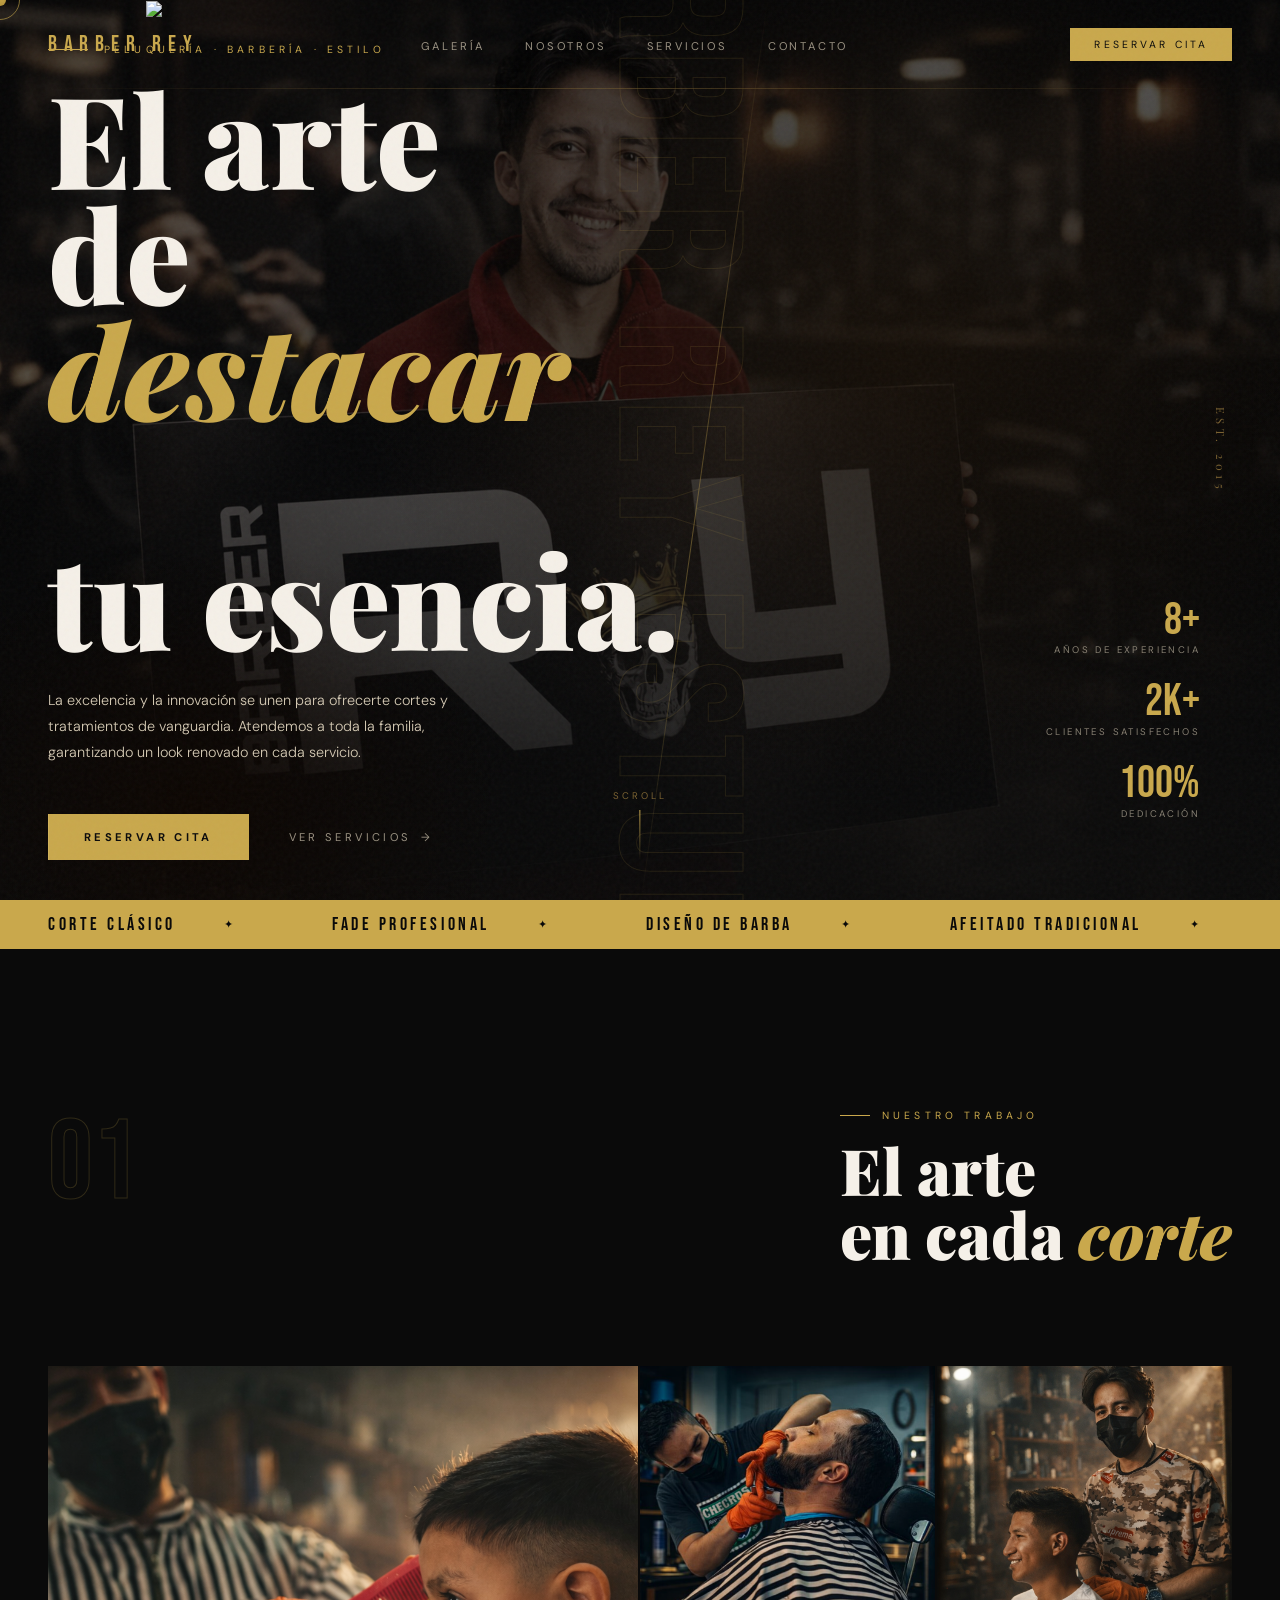
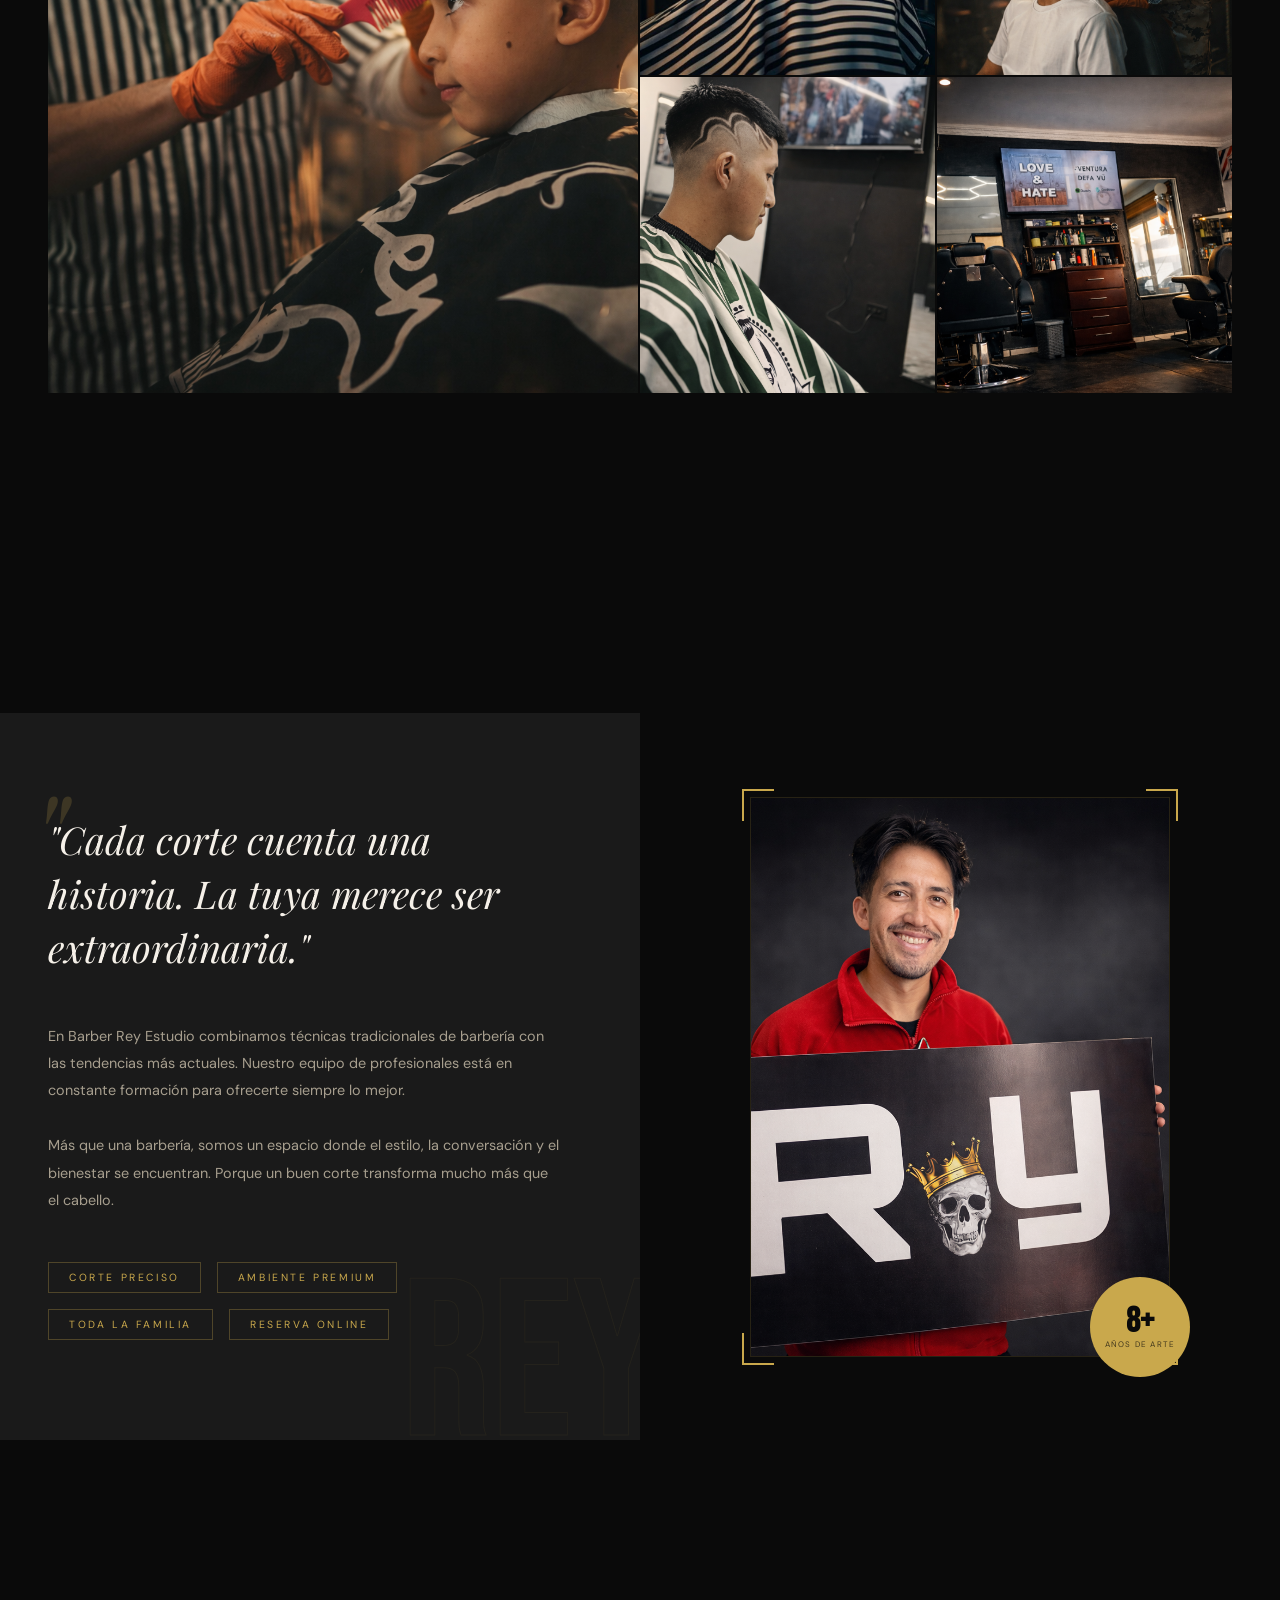
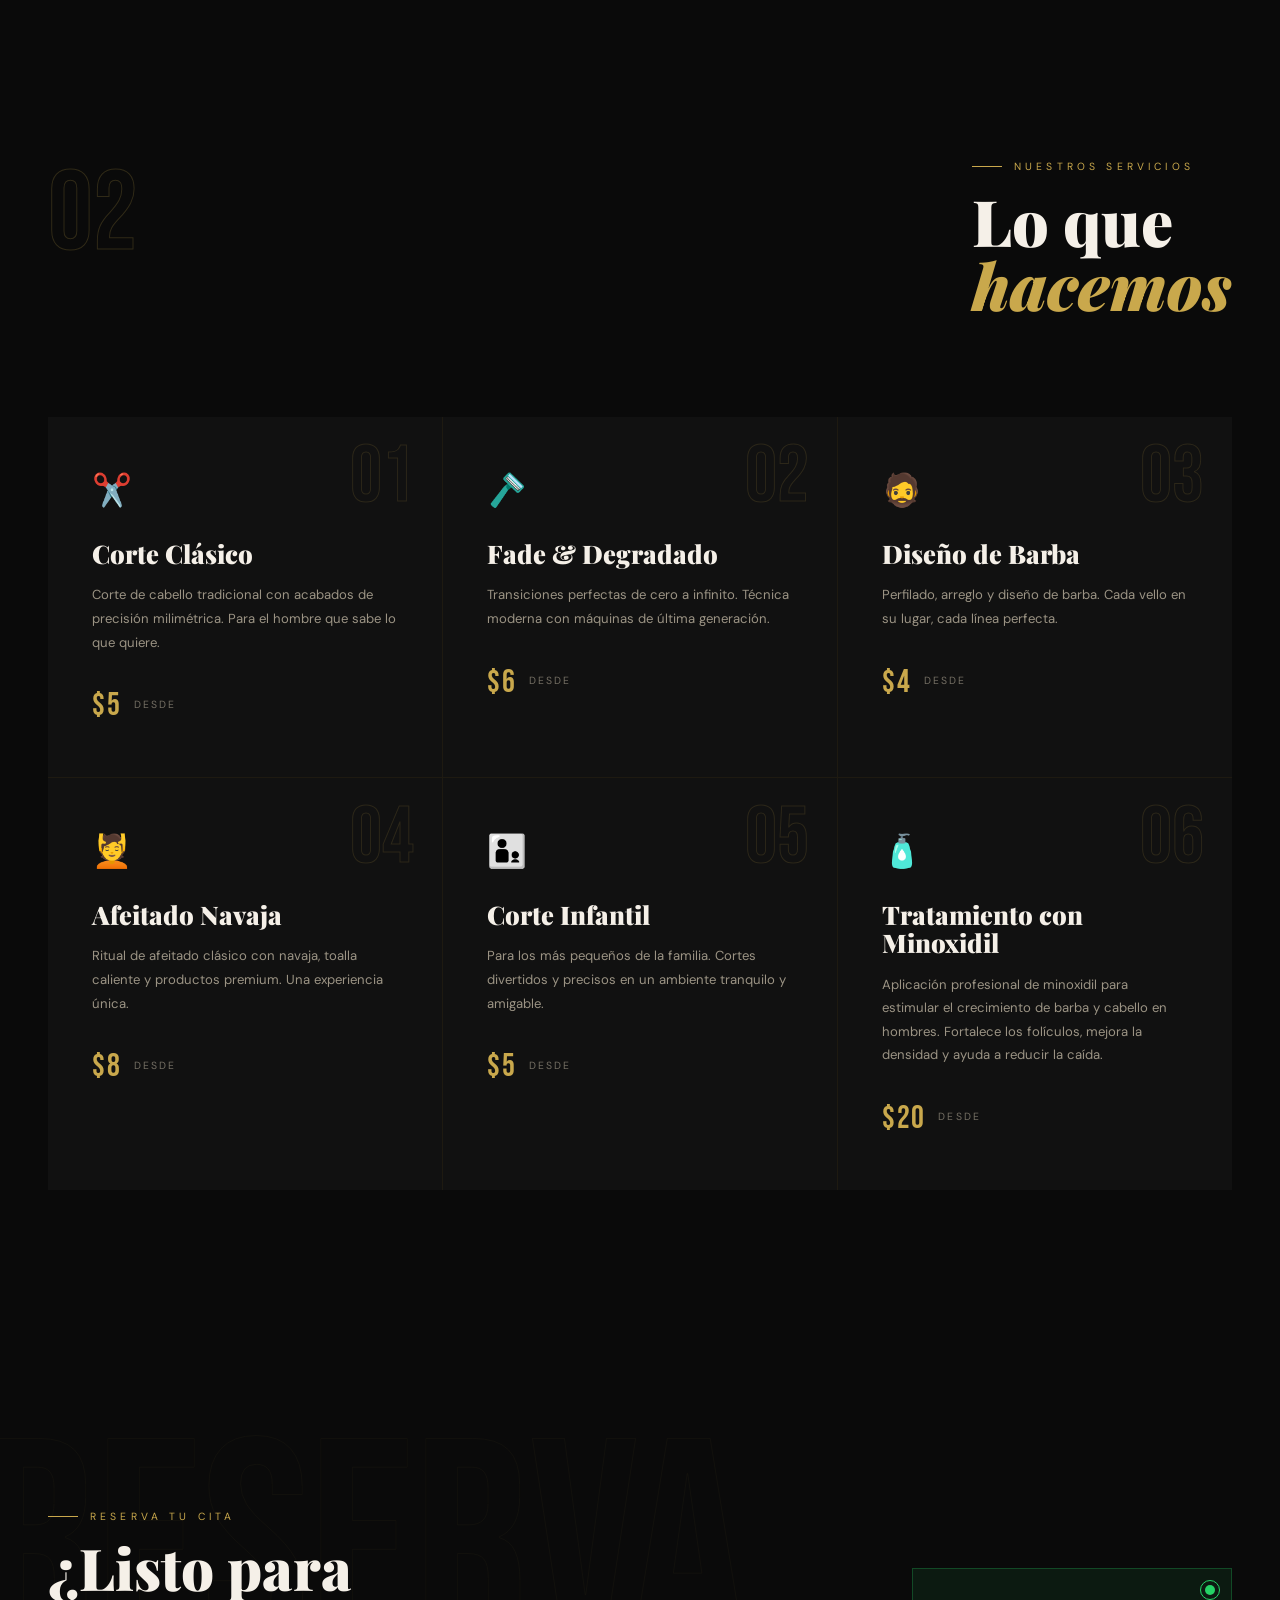
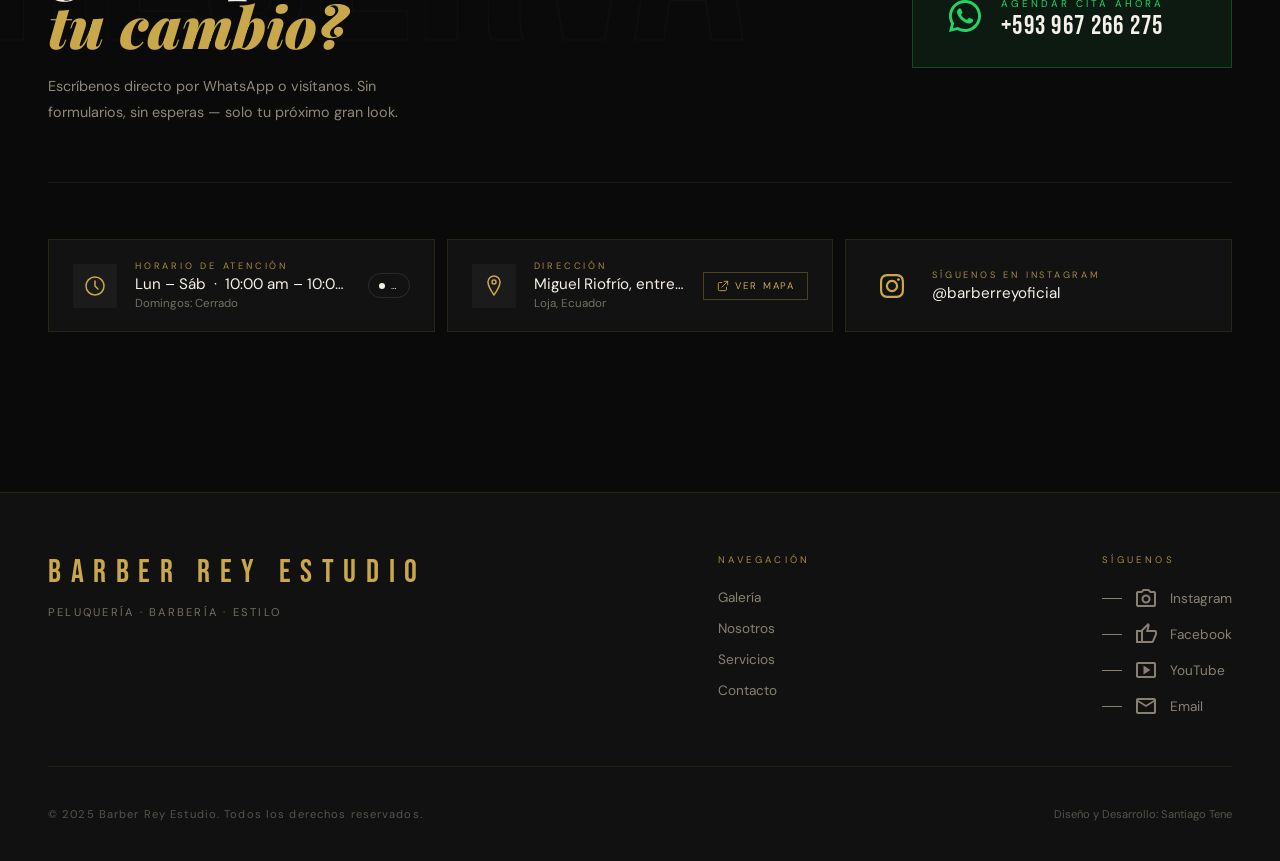
==== commit 77474f88: "Img logo bug arreglo" ====
--- a/index.html
+++ b/index.html
@@ -26,7 +26,7 @@
       Barber
       <span class="r-container">
         R
-        <img src="/img/icon.png" alt="icon" class="r-icon">
+        <img src="/img/icon.png alt="icon" class="r-icon">
       </span>ey
     </a>
     <ul class="nav-links">
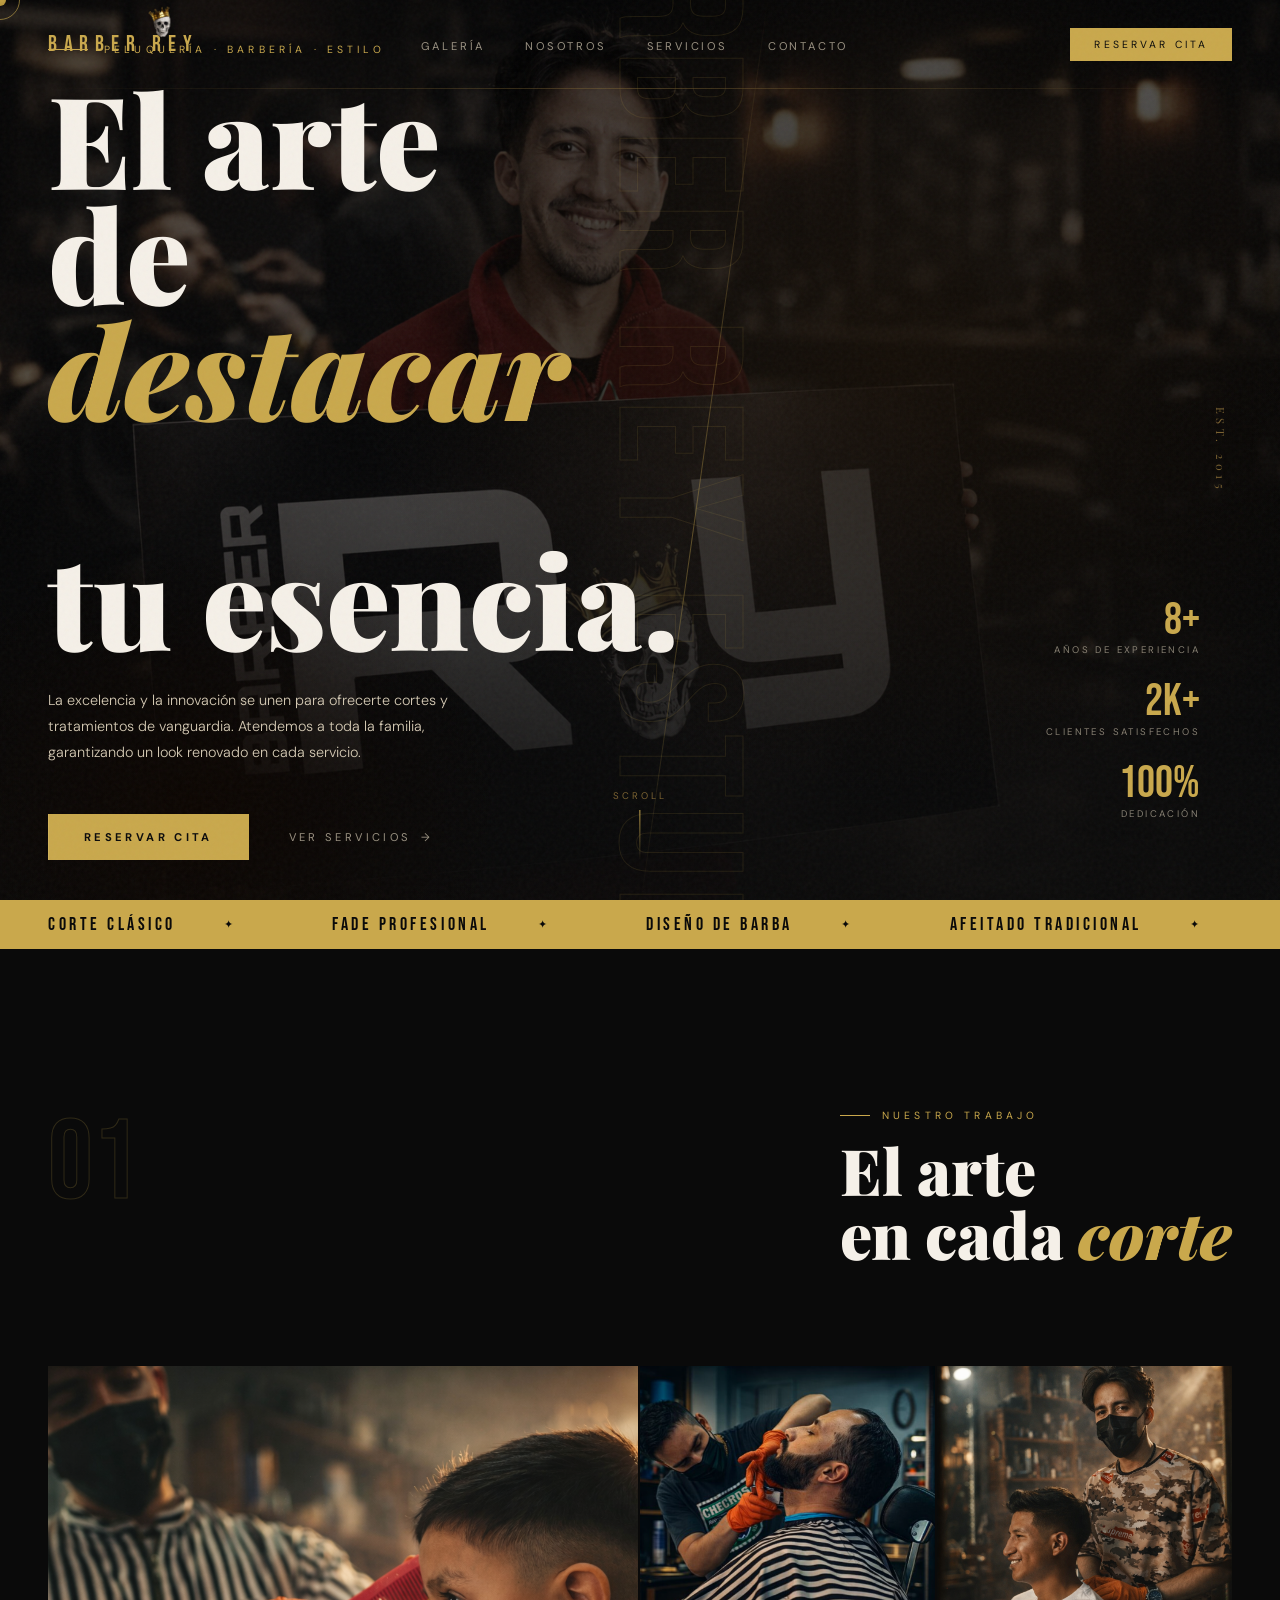
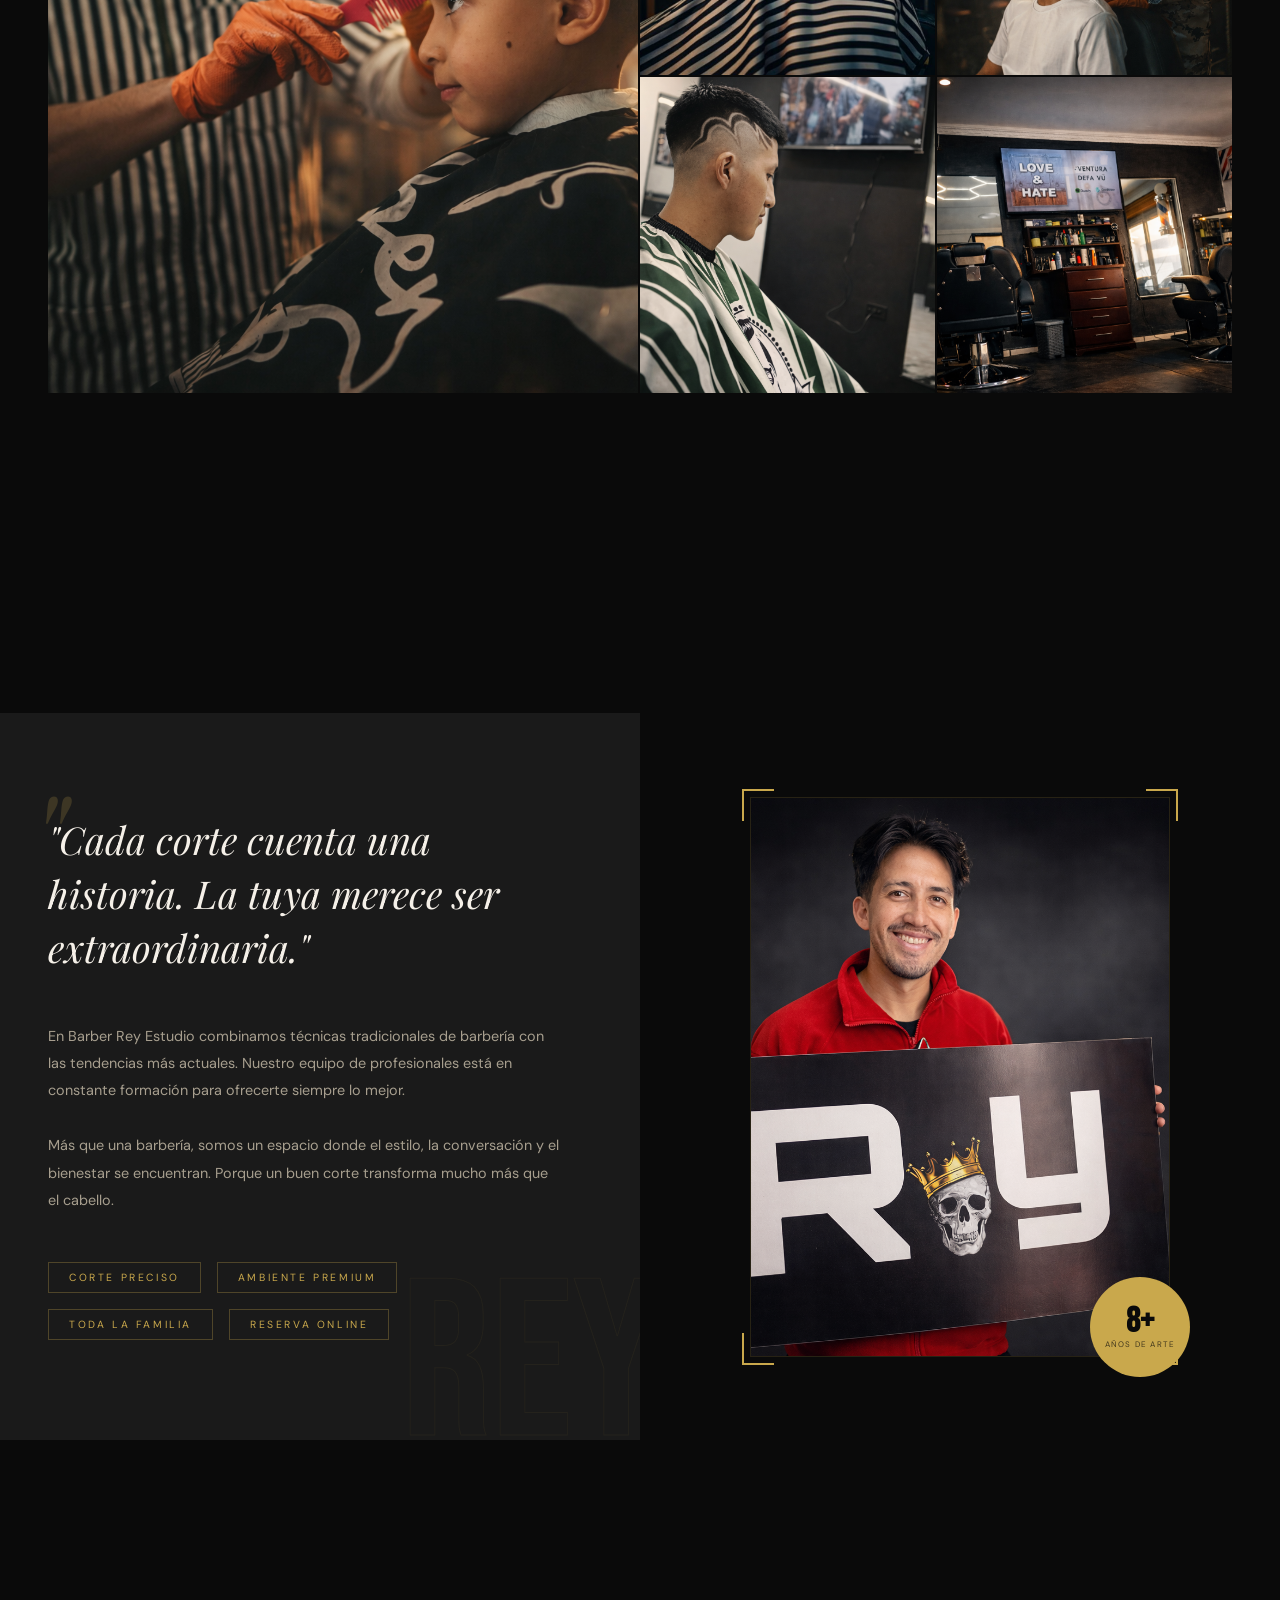
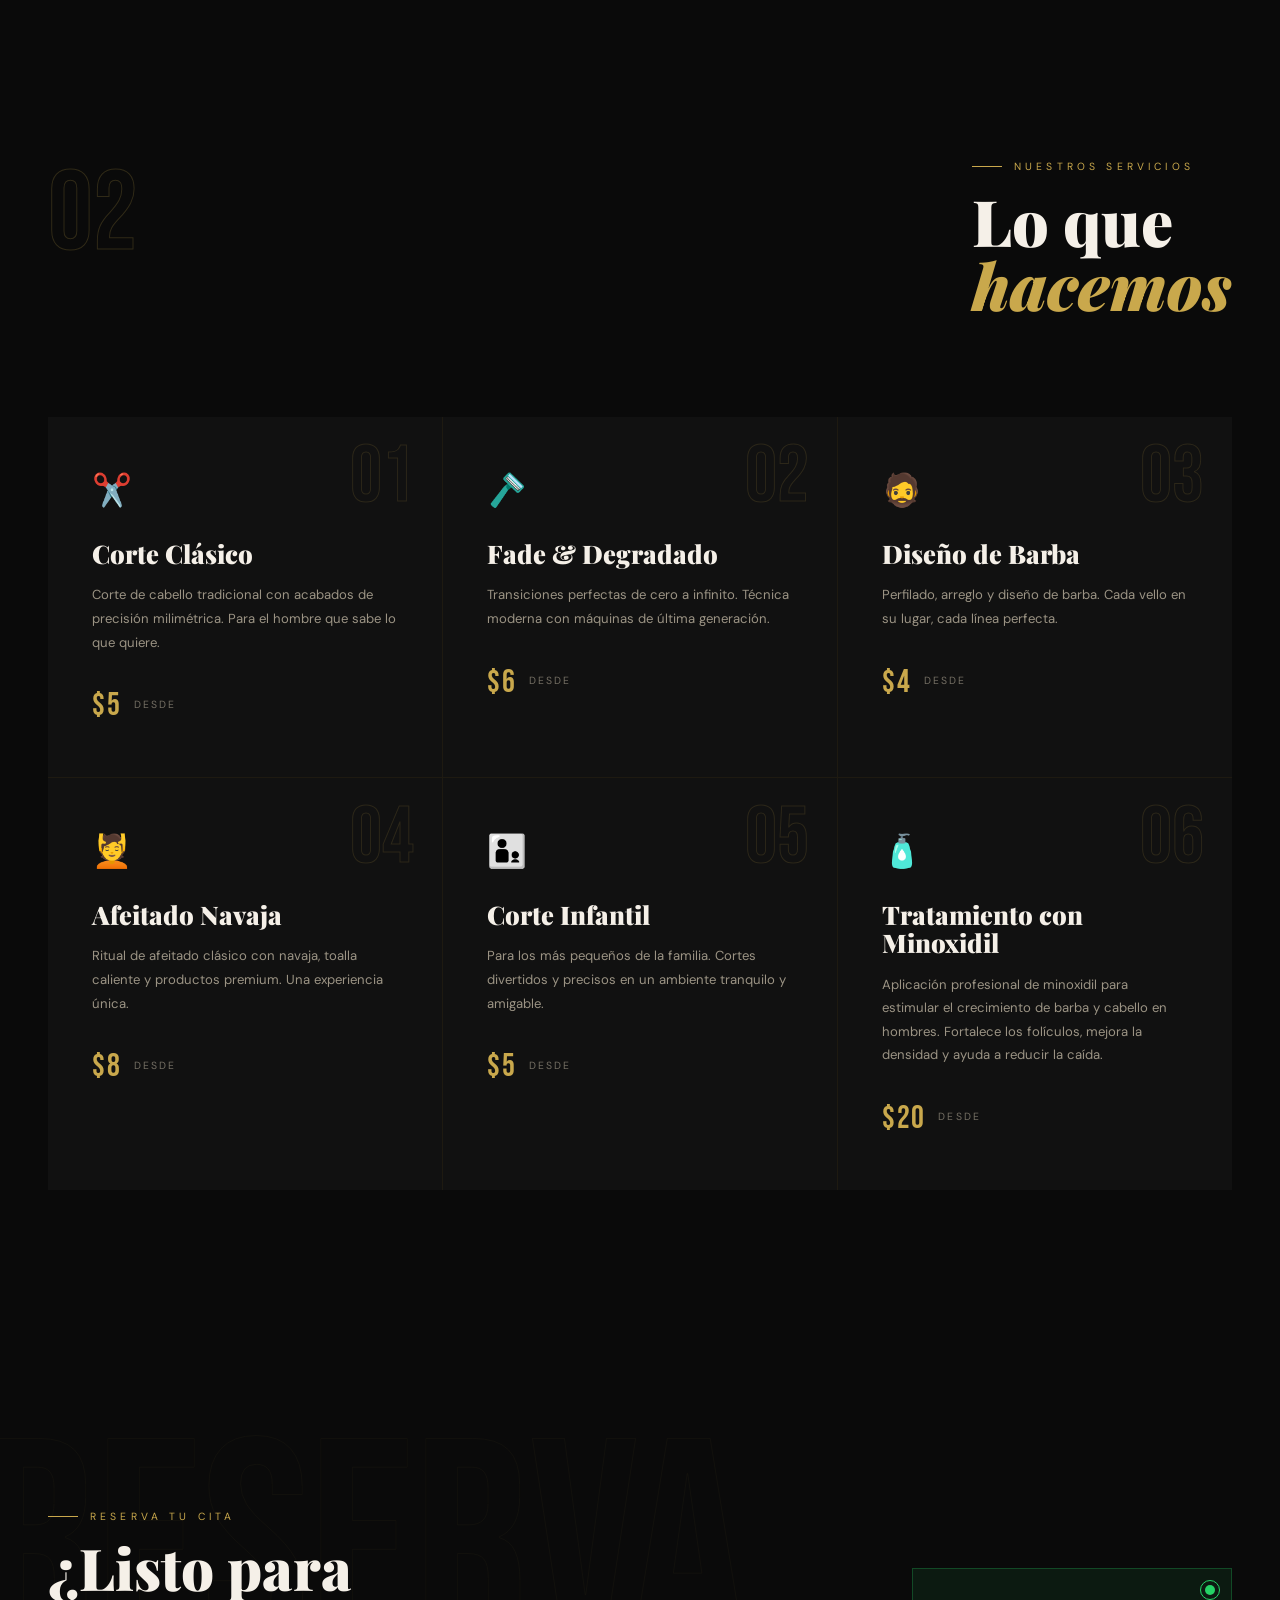
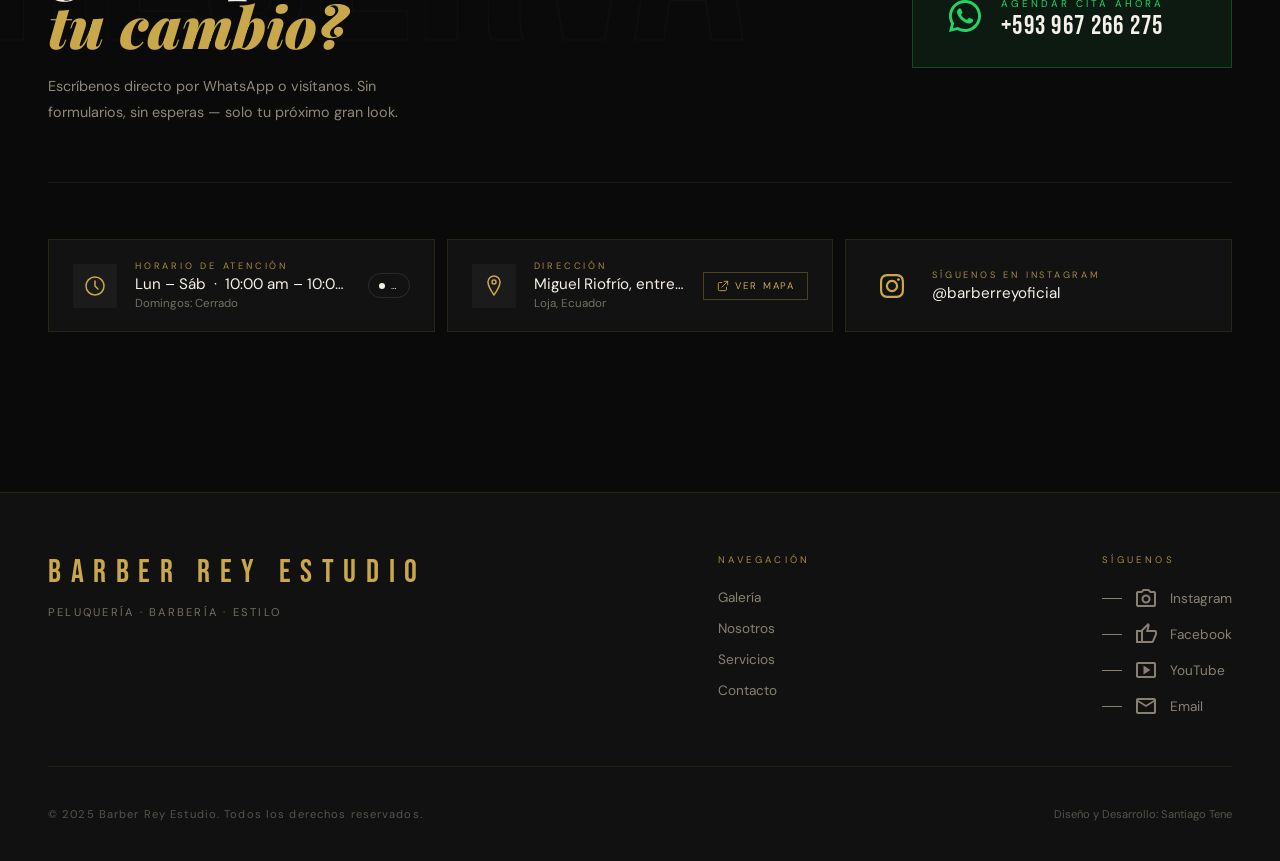
==== commit 7a8deddc: "Fix img tag syntax in index.html" ====
--- a/index.html
+++ b/index.html
@@ -26,7 +26,7 @@
       Barber
       <span class="r-container">
         R
-        <img src="/img/icon.png alt="icon" class="r-icon">
+        <img src="img/icon.png" alt="icon" class="r-icon">
       </span>ey
     </a>
     <ul class="nav-links">
@@ -420,4 +420,4 @@
   <script src="main.js"></script>
 </body>
 
-</html>+</html>
